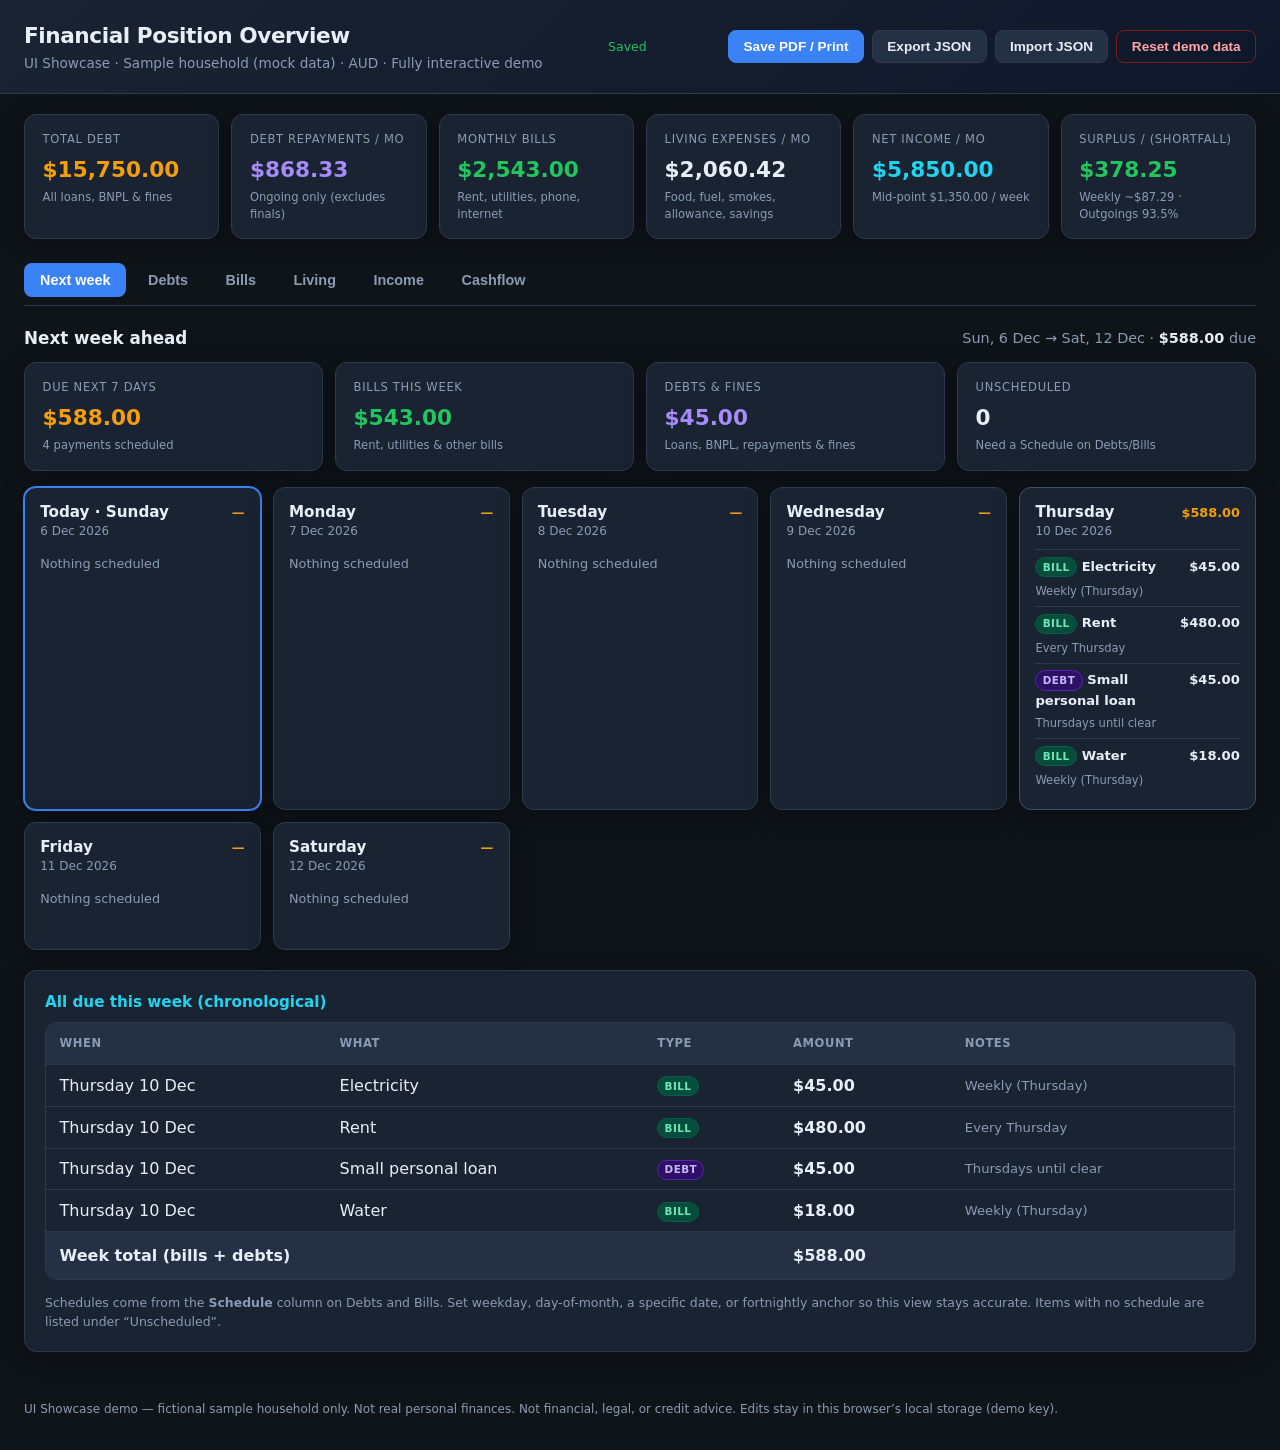
==== financial-tracker.html @ 02181022 "Publish AI skills portfolio and financial tracker UI showcase." ====
<!DOCTYPE html>
<html lang="en">
<head>
  <meta charset="UTF-8" />
  <meta name="viewport" content="width=device-width, initial-scale=1" />
  <title>Financial Tracker UI Showcase — Demo Data</title>
  <style>
    :root {
      --bg: #0f1419;
      --surface: #1a2332;
      --surface2: #243044;
      --border: #2d3a4f;
      --text: #e8eef6;
      --muted: #8b9bb4;
      --accent: #3b82f6;
      --accent-hover: #2563eb;
      --green: #22c55e;
      --red: #ef4444;
      --amber: #f59e0b;
      --purple: #a78bfa;
      --cyan: #22d3ee;
      --radius: 12px;
      --shadow: 0 4px 24px rgba(0,0,0,.35);
      font-family: "Segoe UI", system-ui, -apple-system, sans-serif;
    }

    * { box-sizing: border-box; margin: 0; padding: 0; }

    body {
      background: var(--bg);
      color: var(--text);
      min-height: 100vh;
      line-height: 1.45;
    }

    header {
      background: linear-gradient(135deg, #1a2332 0%, #0f172a 100%);
      border-bottom: 1px solid var(--border);
      padding: 1.25rem 1.5rem;
      position: sticky;
      top: 0;
      z-index: 50;
      backdrop-filter: blur(8px);
    }

    .header-inner {
      max-width: 1280px;
      margin: 0 auto;
      display: flex;
      flex-wrap: wrap;
      align-items: center;
      justify-content: space-between;
      gap: 1rem;
    }

    header h1 {
      font-size: 1.35rem;
      font-weight: 700;
      letter-spacing: -0.02em;
    }

    header .sub {
      color: var(--muted);
      font-size: 0.85rem;
      margin-top: 0.15rem;
    }

    .header-actions {
      display: flex;
      flex-wrap: wrap;
      gap: 0.5rem;
      align-items: center;
    }

    .btn {
      appearance: none;
      border: 1px solid var(--border);
      background: var(--surface2);
      color: var(--text);
      padding: 0.5rem 0.9rem;
      border-radius: 8px;
      font-size: 0.85rem;
      font-weight: 600;
      cursor: pointer;
      transition: background .15s, border-color .15s, transform .1s;
    }

    .btn:hover { background: #2e3d56; border-color: #3d4f6a; }
    .btn:active { transform: scale(0.98); }
    .btn-primary {
      background: var(--accent);
      border-color: var(--accent);
      color: #fff;
    }
    .btn-primary:hover { background: var(--accent-hover); border-color: var(--accent-hover); }
    .btn-danger {
      background: transparent;
      border-color: #7f1d1d;
      color: #fca5a5;
    }
    .btn-danger:hover { background: #7f1d1d33; }
    .btn-sm { padding: 0.3rem 0.55rem; font-size: 0.78rem; }
    .btn-icon {
      width: 2rem;
      height: 2rem;
      padding: 0;
      display: inline-flex;
      align-items: center;
      justify-content: center;
      border-radius: 6px;
    }

    .save-status {
      font-size: 0.78rem;
      color: var(--muted);
      min-width: 7rem;
    }
    .save-status.saved { color: var(--green); }
    .save-status.dirty { color: var(--amber); }

    main {
      max-width: 1280px;
      margin: 0 auto;
      padding: 1.25rem 1.5rem 3rem;
    }

    /* Snapshot cards */
    .snapshot {
      display: grid;
      grid-template-columns: repeat(auto-fit, minmax(160px, 1fr));
      gap: 0.75rem;
      margin-bottom: 1.5rem;
    }

    .card-metric {
      background: var(--surface);
      border: 1px solid var(--border);
      border-radius: var(--radius);
      padding: 1rem 1.1rem;
      box-shadow: var(--shadow);
    }

    .card-metric .label {
      font-size: 0.72rem;
      text-transform: uppercase;
      letter-spacing: 0.06em;
      color: var(--muted);
      margin-bottom: 0.35rem;
    }

    .card-metric .value {
      font-size: 1.35rem;
      font-weight: 700;
      font-variant-numeric: tabular-nums;
    }

    .card-metric .note {
      font-size: 0.72rem;
      color: var(--muted);
      margin-top: 0.25rem;
    }

    .value.neg { color: var(--red); }
    .value.pos { color: var(--green); }
    .value.amber { color: var(--amber); }
    .value.cyan { color: var(--cyan); }
    .value.purple { color: var(--purple); }

    /* Tabs */
    .tabs {
      display: flex;
      gap: 0.35rem;
      flex-wrap: wrap;
      margin-bottom: 1rem;
      border-bottom: 1px solid var(--border);
      padding-bottom: 0.5rem;
    }

    .tab {
      background: transparent;
      border: none;
      color: var(--muted);
      padding: 0.55rem 1rem;
      border-radius: 8px;
      font-size: 0.9rem;
      font-weight: 600;
      cursor: pointer;
      transition: color .15s, background .15s;
    }

    .tab:hover { color: var(--text); background: var(--surface); }
    .tab.active {
      color: #fff;
      background: var(--accent);
    }

    .panel { display: none; }
    .panel.active { display: block; }

    .section-head {
      display: flex;
      flex-wrap: wrap;
      align-items: center;
      justify-content: space-between;
      gap: 0.75rem;
      margin: 1.25rem 0 0.75rem;
    }

    .section-head h2 {
      font-size: 1.05rem;
      font-weight: 700;
    }

    .section-head .subtotal {
      font-size: 0.9rem;
      color: var(--muted);
    }

    .section-head .subtotal strong {
      color: var(--text);
      font-variant-numeric: tabular-nums;
    }

    .table-wrap {
      background: var(--surface);
      border: 1px solid var(--border);
      border-radius: var(--radius);
      overflow-x: auto;
      box-shadow: var(--shadow);
    }

    table {
      width: 100%;
      border-collapse: collapse;
      min-width: 720px;
    }

    th {
      text-align: left;
      font-size: 0.72rem;
      text-transform: uppercase;
      letter-spacing: 0.05em;
      color: var(--muted);
      padding: 0.75rem 0.85rem;
      border-bottom: 1px solid var(--border);
      background: var(--surface2);
      white-space: nowrap;
      position: sticky;
      top: 0;
    }

    td {
      padding: 0.35rem 0.5rem;
      border-bottom: 1px solid var(--border);
      vertical-align: middle;
    }

    tr:last-child td { border-bottom: none; }
    tr:hover td { background: rgba(59, 130, 246, 0.04); }

    .drag-cell {
      width: 2rem;
      text-align: center;
      vertical-align: middle;
      user-select: none;
    }

    .drag-handle {
      display: inline-flex;
      align-items: center;
      justify-content: center;
      width: 1.6rem;
      height: 1.6rem;
      border-radius: 6px;
      color: var(--muted);
      cursor: grab;
      font-size: 1rem;
      line-height: 1;
      letter-spacing: -0.08em;
      user-select: none;
      touch-action: none;
    }

    .drag-handle:hover {
      color: var(--text);
      background: var(--surface2);
    }

    .drag-handle:active { cursor: grabbing; }

    tr.dragging {
      opacity: 0.45;
    }

    tr.dragging td {
      background: rgba(59, 130, 246, 0.08) !important;
    }

    tr.drag-over-above td {
      box-shadow: inset 0 2px 0 0 var(--accent);
    }

    tr.drag-over-below td {
      box-shadow: inset 0 -2px 0 0 var(--accent);
    }

    tbody.drag-active tr:not(.dragging):hover td {
      background: transparent;
    }

    tfoot td {
      background: var(--surface2);
      font-weight: 700;
      border-top: 1px solid var(--border);
      padding: 0.75rem 0.85rem;
    }

    input, select, textarea {
      width: 100%;
      background: var(--bg);
      border: 1px solid var(--border);
      color: var(--text);
      border-radius: 6px;
      padding: 0.4rem 0.55rem;
      font-size: 0.875rem;
      font-family: inherit;
    }

    input:focus, select:focus, textarea:focus {
      outline: none;
      border-color: var(--accent);
      box-shadow: 0 0 0 2px rgba(59, 130, 246, 0.25);
    }

    input[type="number"] {
      font-variant-numeric: tabular-nums;
      text-align: right;
    }

    .money-cell { min-width: 6.5rem; }
    .freq-cell { min-width: 7.5rem; }
    .name-cell { min-width: 9rem; }
    .notes-cell { min-width: 10rem; }
    .actions-cell {
      width: 2.5rem;
      text-align: center;
      white-space: nowrap;
    }

    .badge {
      display: inline-block;
      font-size: 0.68rem;
      font-weight: 700;
      text-transform: uppercase;
      letter-spacing: 0.04em;
      padding: 0.15rem 0.45rem;
      border-radius: 999px;
      background: var(--surface2);
      color: var(--muted);
      border: 1px solid var(--border);
    }

    .badge.bank { color: #93c5fd; border-color: #1e40af; background: #1e3a5f; }
    .badge.bnpl { color: #fcd34d; border-color: #92400e; background: #422006; }
    .badge.loan { color: #c4b5fd; border-color: #5b21b6; background: #2e1065; }
    .badge.fine { color: #fca5a5; border-color: #991b1b; background: #450a0a; }
    .badge.bill { color: #6ee7b7; border-color: #065f46; background: #064e3b; }
    .badge.living { color: #fda4af; border-color: #9f1239; background: #4c0519; }
    .badge.income { color: #67e8f9; border-color: #155e75; background: #083344; }

    .empty {
      text-align: center;
      color: var(--muted);
      padding: 2rem;
      font-size: 0.9rem;
    }

    .income-grid {
      display: grid;
      grid-template-columns: 1fr 1fr;
      gap: 1rem;
    }

    @media (max-width: 800px) {
      .income-grid { grid-template-columns: 1fr; }
    }

    .form-card {
      background: var(--surface);
      border: 1px solid var(--border);
      border-radius: var(--radius);
      padding: 1.25rem;
      box-shadow: var(--shadow);
    }

    .form-card h3 {
      font-size: 0.95rem;
      margin-bottom: 1rem;
      color: var(--cyan);
    }

    .form-row {
      display: grid;
      grid-template-columns: 1fr 1fr;
      gap: 0.75rem;
      margin-bottom: 0.75rem;
    }

    .form-row.full { grid-template-columns: 1fr; }

    .field label {
      display: block;
      font-size: 0.72rem;
      text-transform: uppercase;
      letter-spacing: 0.04em;
      color: var(--muted);
      margin-bottom: 0.3rem;
    }

    .hint {
      font-size: 0.78rem;
      color: var(--muted);
      margin-top: 0.75rem;
      line-height: 1.5;
    }

    .cashflow-bars {
      display: flex;
      flex-direction: column;
      gap: 0.65rem;
      margin-top: 0.5rem;
    }

    .bar-row {
      display: grid;
      grid-template-columns: 9rem 1fr 5.5rem;
      gap: 0.75rem;
      align-items: center;
      font-size: 0.85rem;
    }

    .bar-track {
      height: 0.65rem;
      background: var(--bg);
      border-radius: 999px;
      overflow: hidden;
      border: 1px solid var(--border);
    }

    .bar-fill {
      height: 100%;
      border-radius: 999px;
      transition: width .35s ease;
    }

    .bar-fill.income { background: var(--cyan); }
    .bar-fill.debt { background: var(--purple); }
    .bar-fill.bills { background: var(--green); }
    .bar-fill.living { background: var(--amber); }
    .bar-fill.out { background: var(--red); }

    .bar-amt {
      text-align: right;
      font-variant-numeric: tabular-nums;
      font-weight: 600;
    }

    footer {
      max-width: 1280px;
      margin: 0 auto;
      padding: 0 1.5rem 2rem;
      color: var(--muted);
      font-size: 0.75rem;
      line-height: 1.5;
    }

    .toast {
      position: fixed;
      bottom: 1.5rem;
      right: 1.5rem;
      background: var(--surface2);
      border: 1px solid var(--border);
      color: var(--text);
      padding: 0.75rem 1.1rem;
      border-radius: 10px;
      box-shadow: var(--shadow);
      font-size: 0.875rem;
      opacity: 0;
      transform: translateY(12px);
      transition: opacity .2s, transform .2s;
      pointer-events: none;
      z-index: 100;
    }

    .toast.show {
      opacity: 1;
      transform: translateY(0);
    }

    .group-label {
      font-size: 0.7rem;
      text-transform: uppercase;
      letter-spacing: 0.08em;
      color: var(--muted);
      padding: 0.65rem 0.85rem 0.35rem;
      background: rgba(0,0,0,.2);
      border-bottom: 1px solid var(--border);
    }

    .print-only { display: none; }

    /* Next week ahead */
    .week-summary {
      display: grid;
      grid-template-columns: repeat(auto-fit, minmax(140px, 1fr));
      gap: 0.75rem;
      margin-bottom: 1rem;
    }

    .week-days {
      display: grid;
      grid-template-columns: repeat(auto-fit, minmax(200px, 1fr));
      gap: 0.75rem;
    }

    .day-card {
      background: var(--surface);
      border: 1px solid var(--border);
      border-radius: var(--radius);
      padding: 0.85rem 0.95rem;
      box-shadow: var(--shadow);
      min-height: 8rem;
    }

    .day-card.today {
      border-color: var(--accent);
      box-shadow: 0 0 0 1px var(--accent), var(--shadow);
    }

    .day-card.has-due {
      border-color: #3d4f6a;
    }

    .day-card .day-head {
      display: flex;
      justify-content: space-between;
      align-items: baseline;
      margin-bottom: 0.55rem;
      gap: 0.5rem;
    }

    .day-card .day-name {
      font-weight: 700;
      font-size: 0.95rem;
    }

    .day-card .day-date {
      font-size: 0.75rem;
      color: var(--muted);
    }

    .day-card .day-total {
      font-size: 0.8rem;
      font-weight: 700;
      font-variant-numeric: tabular-nums;
      color: var(--amber);
    }

    .day-item {
      display: grid;
      grid-template-columns: 1fr auto;
      gap: 0.35rem 0.5rem;
      padding: 0.4rem 0;
      border-top: 1px solid var(--border);
      font-size: 0.82rem;
    }

    .day-item:first-of-type { border-top: none; }

    .day-item .item-name {
      font-weight: 600;
    }

    .day-item .item-meta {
      grid-column: 1 / -1;
      font-size: 0.72rem;
      color: var(--muted);
    }

    .day-item .item-amt {
      font-variant-numeric: tabular-nums;
      font-weight: 700;
      white-space: nowrap;
    }

    .day-empty {
      color: var(--muted);
      font-size: 0.8rem;
      padding: 0.35rem 0;
    }

    .kind-pill {
      display: inline-block;
      font-size: 0.65rem;
      font-weight: 700;
      text-transform: uppercase;
      letter-spacing: 0.04em;
      padding: 0.1rem 0.4rem;
      border-radius: 999px;
      margin-right: 0.3rem;
      vertical-align: middle;
    }

    .kind-pill.debt {
      background: #2e1065;
      color: #c4b5fd;
      border: 1px solid #5b21b6;
    }

    .kind-pill.bill {
      background: #064e3b;
      color: #6ee7b7;
      border: 1px solid #065f46;
    }

    .kind-pill.fine {
      background: #450a0a;
      color: #fca5a5;
      border: 1px solid #991b1b;
    }

    .sched-cell { min-width: 11rem; }
    .sched-wrap {
      display: flex;
      flex-direction: column;
      gap: 0.3rem;
    }
    .sched-wrap select,
    .sched-wrap input {
      font-size: 0.8rem;
    }

    .week-list-wrap {
      margin-top: 1.25rem;
    }

    .week-list-wrap h3 {
      font-size: 0.95rem;
      margin-bottom: 0.6rem;
    }

    /* ——— Print / Save as PDF: show every tab ——— */
    @media print {
      @page {
        size: A4;
        margin: 12mm 10mm;
      }

      :root {
        --bg: #ffffff;
        --surface: #ffffff;
        --surface2: #f3f4f6;
        --border: #d1d5db;
        --text: #111827;
        --muted: #4b5563;
        --accent: #1d4ed8;
        --green: #15803d;
        --red: #b91c1c;
        --amber: #b45309;
        --purple: #6d28d9;
        --cyan: #0e7490;
        --shadow: none;
      }

      html, body {
        background: #fff !important;
        color: #111827 !important;
        min-height: auto;
        -webkit-print-color-adjust: exact;
        print-color-adjust: exact;
      }

      .no-print,
      .tabs,
      .header-actions,
      .toast,
      .actions-cell,
      .drag-cell,
      .btn,
      button {
        display: none !important;
      }

      .print-only { display: block !important; }

      header {
        position: static;
        background: none !important;
        border-bottom: 2px solid #111827;
        padding: 0 0 0.75rem;
        margin-bottom: 0.75rem;
      }

      header h1 {
        color: #111827 !important;
        font-size: 1.2rem;
      }

      header .sub {
        color: #4b5563 !important;
      }

      main {
        max-width: none;
        padding: 0;
        margin: 0;
      }

      footer {
        max-width: none;
        padding: 0.75rem 0 0;
        margin-top: 0.75rem;
        border-top: 1px solid #d1d5db;
        color: #6b7280 !important;
      }

      .snapshot {
        break-inside: avoid;
        margin-bottom: 1rem;
        gap: 0.5rem;
      }

      .card-metric {
        box-shadow: none;
        border: 1px solid #d1d5db;
        background: #f9fafb !important;
        padding: 0.55rem 0.7rem;
      }

      .card-metric .value {
        font-size: 1.05rem;
        color: #111827 !important;
      }

      .value.neg { color: #b91c1c !important; }
      .value.pos { color: #15803d !important; }
      .value.amber { color: #b45309 !important; }
      .value.cyan { color: #0e7490 !important; }
      .value.purple { color: #6d28d9 !important; }

      /* Force every tab panel visible */
      .panel {
        display: block !important;
        break-inside: avoid;
        page-break-inside: avoid;
        margin-bottom: 1.1rem;
        padding-bottom: 0.75rem;
        border-bottom: 1px solid #e5e7eb;
      }

      .panel:last-of-type {
        border-bottom: none;
      }

      .section-head {
        margin: 0.5rem 0 0.4rem;
      }

      .section-head h2 {
        color: #111827 !important;
        font-size: 1rem;
      }

      .section-head .subtotal {
        color: #4b5563 !important;
      }

      .section-head .subtotal strong {
        color: #111827 !important;
      }

      .table-wrap {
        box-shadow: none;
        border: 1px solid #d1d5db;
        overflow: visible;
        background: #fff !important;
      }

      table {
        min-width: 0 !important;
        width: 100%;
        font-size: 0.78rem;
      }

      th {
        background: #f3f4f6 !important;
        color: #374151 !important;
        padding: 0.4rem 0.45rem;
        border-bottom: 1px solid #d1d5db;
      }

      td {
        padding: 0.2rem 0.25rem;
        border-bottom: 1px solid #e5e7eb;
        background: #fff !important;
      }

      tr:hover td { background: #fff !important; }

      tfoot td {
        background: #f3f4f6 !important;
        color: #111827 !important;
      }

      /* Form controls → clean printed values */
      input, select, textarea {
        border: none !important;
        background: transparent !important;
        box-shadow: none !important;
        color: #111827 !important;
        padding: 0.15rem 0.2rem !important;
        font-size: 0.78rem !important;
        border-radius: 0;
        -webkit-appearance: none;
        appearance: none;
      }

      input[type="number"] {
        text-align: right;
      }

      textarea {
        resize: none;
        overflow: visible !important;
        height: auto !important;
      }

      .form-card {
        box-shadow: none;
        border: 1px solid #d1d5db;
        background: #fff !important;
        break-inside: avoid;
      }

      .form-card h3 {
        color: #0e7490 !important;
      }

      .field label {
        color: #6b7280 !important;
      }

      .hint {
        color: #6b7280 !important;
      }

      .income-grid {
        grid-template-columns: 1fr 1fr;
        gap: 0.75rem;
      }

      .bar-track {
        border: 1px solid #d1d5db;
        background: #f3f4f6 !important;
      }

      .bar-fill.income { background: #0891b2 !important; }
      .bar-fill.debt { background: #7c3aed !important; }
      .bar-fill.bills { background: #16a34a !important; }
      .bar-fill.living { background: #d97706 !important; }
      .bar-fill.out { background: #dc2626 !important; }

      .print-meta {
        font-size: 0.75rem;
        color: #6b7280;
        margin-top: 0.25rem;
      }

      .day-card {
        box-shadow: none;
        border: 1px solid #d1d5db;
        background: #fff !important;
        break-inside: avoid;
        min-height: auto;
      }

      .day-card.today {
        border-color: #1d4ed8;
        box-shadow: none;
      }

      .week-days {
        grid-template-columns: repeat(2, 1fr);
      }

      .kind-pill.debt {
        background: #ede9fe !important;
        color: #5b21b6 !important;
        border-color: #c4b5fd !important;
      }

      .kind-pill.bill {
        background: #d1fae5 !important;
        color: #065f46 !important;
        border-color: #6ee7b7 !important;
      }

      .kind-pill.fine {
        background: #fee2e2 !important;
        color: #991b1b !important;
        border-color: #fca5a5 !important;
      }
    }
  </style>
</head>
<body>
  <header>
    <div class="header-inner">
      <div>
        <h1>Financial Position Overview</h1>
        <div class="sub">UI Showcase · Sample household (mock data) · AUD · Fully interactive demo</div>
      </div>
      <div class="header-actions no-print">
        <span class="save-status" id="saveStatus">Saved</span>
        <button class="btn btn-primary" type="button" id="btnPrint" title="Print or save as PDF (all sections)">Save PDF / Print</button>
        <button class="btn" type="button" id="btnExport">Export JSON</button>
        <button class="btn" type="button" id="btnImport">Import JSON</button>
        <button class="btn btn-danger" type="button" id="btnReset">Reset demo data</button>
        <input type="file" id="importFile" accept="application/json,.json" hidden />
      </div>
      <div class="print-only print-meta" id="printMeta"></div>
    </div>
  </header>

  <main>
    <section class="snapshot" id="snapshot"></section>

    <nav class="tabs" role="tablist">
      <button class="tab active" data-tab="week" type="button">Next week</button>
      <button class="tab" data-tab="debts" type="button">Debts</button>
      <button class="tab" data-tab="bills" type="button">Bills</button>
      <button class="tab" data-tab="living" type="button">Living</button>
      <button class="tab" data-tab="income" type="button">Income</button>
      <button class="tab" data-tab="cashflow" type="button">Cashflow</button>
    </nav>

    <!-- NEXT WEEK AHEAD -->
    <section class="panel active" id="panel-week">
      <div class="section-head">
        <h2>Next week ahead</h2>
        <span class="subtotal" id="weekRangeLabel">Bills &amp; debts due in the next 7 days</span>
      </div>
      <div class="week-summary" id="weekSummary"></div>
      <div class="week-days" id="weekDays"></div>
      <div class="week-list-wrap form-card" style="margin-top:1.25rem">
        <h3>All due this week (chronological)</h3>
        <div class="table-wrap" style="box-shadow:none;margin-top:.5rem">
          <table style="min-width:560px">
            <thead>
              <tr>
                <th>When</th>
                <th>What</th>
                <th>Type</th>
                <th>Amount</th>
                <th>Notes</th>
              </tr>
            </thead>
            <tbody id="weekListBody"></tbody>
            <tfoot>
              <tr>
                <td colspan="3">Week total (bills + debts)</td>
                <td id="weekListTotal">$0.00</td>
                <td></td>
              </tr>
            </tfoot>
          </table>
        </div>
        <p class="hint" style="margin-top:.85rem">
          Schedules come from the <strong>Schedule</strong> column on Debts and Bills.
          Set weekday, day-of-month, a specific date, or fortnightly anchor so this view stays accurate.
          Items with no schedule are listed under “Unscheduled”.
        </p>
      </div>
    </section>

    <!-- DEBTS -->
    <section class="panel" id="panel-debts">
      <div class="section-head">
        <h2>Debts, loans &amp; fines</h2>
        <div style="display:flex;gap:.5rem;align-items:center;flex-wrap:wrap">
          <span class="subtotal">Balance <strong id="debtBalanceTotal">$0</strong> · Monthly repayments <strong id="debtRepayTotal">$0</strong></span>
          <button class="btn btn-primary btn-sm" type="button" id="addDebt">+ Add debt</button>
        </div>
      </div>
      <div class="table-wrap">
        <table>
          <thead>
            <tr>
              <th class="drag-cell" title="Drag rows to reorder"></th>
              <th>Name</th>
              <th>Category</th>
              <th>Balance</th>
              <th>Repayment</th>
              <th>Frequency</th>
              <th>Schedule</th>
              <th>Due / notes</th>
              <th></th>
            </tr>
          </thead>
          <tbody id="debtsBody"></tbody>
          <tfoot>
            <tr>
              <td class="drag-cell"></td>
              <td colspan="2">Total outstanding</td>
              <td id="debtFootBalance" class="money-cell">$0.00</td>
              <td id="debtFootMonthly" class="money-cell">$0.00 <span style="font-weight:500;color:var(--muted);font-size:.75rem">/mo</span></td>
              <td colspan="4"></td>
            </tr>
          </tfoot>
        </table>
      </div>
    </section>

    <!-- BILLS -->
    <section class="panel" id="panel-bills">
      <div class="section-head">
        <h2>Recurring bills</h2>
        <div style="display:flex;gap:.5rem;align-items:center;flex-wrap:wrap">
          <span class="subtotal">Monthly total <strong id="billsMonthlyTotal">$0</strong></span>
          <button class="btn btn-primary btn-sm" type="button" id="addBill">+ Add bill</button>
        </div>
      </div>
      <div class="table-wrap">
        <table>
          <thead>
            <tr>
              <th class="drag-cell" title="Drag rows to reorder"></th>
              <th>Bill</th>
              <th>Provider</th>
              <th>Amount</th>
              <th>Frequency</th>
              <th>Monthly equiv.</th>
              <th>Schedule</th>
              <th>Due / notes</th>
              <th></th>
            </tr>
          </thead>
          <tbody id="billsBody"></tbody>
          <tfoot>
            <tr>
              <td class="drag-cell"></td>
              <td colspan="4">Total monthly bills</td>
              <td id="billsFootMonthly">$0.00</td>
              <td colspan="3"></td>
            </tr>
          </tfoot>
        </table>
      </div>
    </section>

    <!-- LIVING -->
    <section class="panel" id="panel-living">
      <div class="section-head">
        <h2>Living expenses</h2>
        <div style="display:flex;gap:.5rem;align-items:center;flex-wrap:wrap">
          <span class="subtotal">Monthly total <strong id="livingMonthlyTotal">$0</strong></span>
          <button class="btn btn-primary btn-sm" type="button" id="addLiving">+ Add expense</button>
        </div>
      </div>
      <div class="table-wrap">
        <table>
          <thead>
            <tr>
              <th class="drag-cell" title="Drag rows to reorder"></th>
              <th>Expense</th>
              <th>Amount</th>
              <th>Frequency</th>
              <th>Monthly equiv.</th>
              <th>Notes</th>
              <th></th>
            </tr>
          </thead>
          <tbody id="livingBody"></tbody>
          <tfoot>
            <tr>
              <td class="drag-cell"></td>
              <td colspan="3">Total monthly living</td>
              <td id="livingFootMonthly">$0.00</td>
              <td colspan="2"></td>
            </tr>
          </tfoot>
        </table>
      </div>
    </section>

    <!-- INCOME -->
    <section class="panel" id="panel-income">
      <div class="section-head">
        <h2>Income — Sample employer</h2>
      </div>
      <div class="income-grid">
        <div class="form-card">
          <h3>Pay settings</h3>
          <div class="form-row">
            <div class="field">
              <label for="employer">Employer</label>
              <input id="employer" type="text" />
            </div>
            <div class="field">
              <label for="payDay">Pay day</label>
              <input id="payDay" type="text" />
            </div>
          </div>
          <div class="form-row">
            <div class="field">
              <label for="hourlyRate">Hourly rate (AUD)</label>
              <input id="hourlyRate" type="number" min="0" step="0.01" />
            </div>
            <div class="field">
              <label for="ordinaryHours">Ordinary hours / week</label>
              <input id="ordinaryHours" type="number" min="0" step="0.5" />
            </div>
          </div>
          <div class="form-row">
            <div class="field">
              <label for="weeklyMid">Planning weekly net (mid-point)</label>
              <input id="weeklyMid" type="number" min="0" step="0.01" />
            </div>
            <div class="field">
              <label for="weeklyLow">5-day low estimate</label>
              <input id="weeklyLow" type="number" min="0" step="0.01" />
            </div>
          </div>
          <div class="form-row">
            <div class="field">
              <label for="weeklyHigh">5-day high estimate</label>
              <input id="weeklyHigh" type="number" min="0" step="0.01" />
            </div>
            <div class="field">
              <label for="sixDayLow">6-day low estimate</label>
              <input id="sixDayLow" type="number" min="0" step="0.01" />
            </div>
          </div>
          <div class="form-row">
            <div class="field">
              <label for="sixDayHigh">6-day high estimate</label>
              <input id="sixDayHigh" type="number" min="0" step="0.01" />
            </div>
            <div class="field">
              <label for="otMultiplier">OT multiplier</label>
              <input id="otMultiplier" type="number" min="1" step="0.1" />
            </div>
          </div>
          <div class="form-row full">
            <div class="field">
              <label for="incomeNotes">Notes</label>
              <textarea id="incomeNotes" rows="3"></textarea>
            </div>
          </div>
          <p class="hint">Monthly net is calculated as weekly mid-point × 52 ÷ 12. Change the weekly mid-point to replan the whole snapshot.</p>
        </div>

        <div class="form-card">
          <h3>Derived income</h3>
          <div class="snapshot" style="margin:0">
            <div class="card-metric">
              <div class="label">Monthly net (planning)</div>
              <div class="value cyan" id="incomeMonthly">$0</div>
              <div class="note">Weekly mid × 52 ÷ 12</div>
            </div>
            <div class="card-metric">
              <div class="label">Weekly mid-point</div>
              <div class="value" id="incomeWeekly">$0</div>
              <div class="note">Used for surplus / shortfall</div>
            </div>
            <div class="card-metric">
              <div class="label">5-day range</div>
              <div class="value" id="income5Day" style="font-size:1.05rem">—</div>
              <div class="note">Typical week</div>
            </div>
            <div class="card-metric">
              <div class="label">6-day range</div>
              <div class="value" id="income6Day" style="font-size:1.05rem">—</div>
              <div class="note">Extra buffer weeks</div>
            </div>
          </div>
          <p class="hint" id="incomeHint" style="margin-top:1rem"></p>
        </div>
      </div>
    </section>

    <!-- CASHFLOW -->
    <section class="panel" id="panel-cashflow">
      <div class="section-head">
        <h2>Monthly cashflow summary</h2>
      </div>
      <div class="form-card">
        <div class="cashflow-bars" id="cashflowBars"></div>
        <p class="hint" id="cashflowHint" style="margin-top:1.25rem"></p>
      </div>
    </section>
  </main>

  <footer>
    UI Showcase demo — fictional sample household only. Not real personal finances.
    Not financial, legal, or credit advice. Edits stay in this browser’s local storage (demo key).
  </footer>

  <div class="toast" id="toast"></div>

  <script>
    const STORAGE_KEY = "financial-tracker-ui-showcase-demo-v1";
    const FREQ_OPTIONS = ["Daily", "Weekly", "Fortnightly", "Monthly", "Final", "One-off"];
    const DEBT_CATS = [
      { value: "bank", label: "Bank / card" },
      { value: "bnpl", label: "BNPL" },
      { value: "loan", label: "Small loan" },
      { value: "fine", label: "Fine" },
    ];
    const DUE_TYPES = [
      { value: "none", label: "Not set" },
      { value: "weekday", label: "Weekly on…" },
      { value: "monthday", label: "Monthly on…" },
      { value: "date", label: "On date…" },
      { value: "fortnightly", label: "Fortnightly from…" },
    ];
    const WEEKDAYS = [
      { value: "0", label: "Sunday" },
      { value: "1", label: "Monday" },
      { value: "2", label: "Tuesday" },
      { value: "3", label: "Wednesday" },
      { value: "4", label: "Thursday" },
      { value: "5", label: "Friday" },
      { value: "6", label: "Saturday" },
    ];

    /** Convert payment amount + frequency → monthly equivalent */
    function toMonthly(amount, frequency) {
      const a = Number(amount) || 0;
      switch (frequency) {
        case "Daily": return a * (365.25 / 12);
        case "Weekly": return a * (52 / 12);
        case "Fortnightly": return a * (26 / 12);
        case "Monthly": return a;
        case "Final":
        case "One-off":
          return 0; // not ongoing
        default: return a;
      }
    }

    function money(n) {
      const v = Number(n) || 0;
      const abs = Math.abs(v).toLocaleString("en-AU", {
        style: "currency",
        currency: "AUD",
        minimumFractionDigits: 2,
      });
      return v < 0 ? `(${abs})` : abs;
    }

    function uid() {
      return "id_" + Math.random().toString(36).slice(2, 10) + Date.now().toString(36);
    }

    function startOfDay(d) {
      const x = new Date(d);
      x.setHours(0, 0, 0, 0);
      return x;
    }

    function toISODate(d) {
      const x = startOfDay(d);
      const y = x.getFullYear();
      const m = String(x.getMonth() + 1).padStart(2, "0");
      const day = String(x.getDate()).padStart(2, "0");
      return `${y}-${m}-${day}`;
    }

    function parseISODate(s) {
      if (!s) return null;
      const m = String(s).match(/^(\d{4})-(\d{2})-(\d{2})$/);
      if (!m) return null;
      const d = new Date(Number(m[1]), Number(m[2]) - 1, Number(m[3]));
      return Number.isNaN(d.getTime()) ? null : startOfDay(d);
    }

    function daysInMonth(year, monthIndex) {
      return new Date(year, monthIndex + 1, 0).getDate();
    }

    function formatDayLabel(d) {
      return d.toLocaleDateString("en-AU", {
        weekday: "long",
        day: "numeric",
        month: "short",
      });
    }

    function formatShortDate(d) {
      return d.toLocaleDateString("en-AU", {
        weekday: "short",
        day: "numeric",
        month: "short",
      });
    }

    /** Ensure schedule fields exist; infer from notes when missing */
    function ensureSchedule(row) {
      if (!row.dueType) {
        const inferred = inferSchedule(row);
        Object.assign(row, inferred);
      }
      if (row.dueWeekday == null) row.dueWeekday = 4;
      if (row.dueMonthDay == null) row.dueMonthDay = 1;
      if (row.dueDate == null) row.dueDate = "";
      if (row.anchorDate == null) row.anchorDate = "";
      return row;
    }

    function inferSchedule(row) {
      const notes = String(row.notes || "");
      const name = String(row.name || "");
      const text = `${name} ${notes}`.toLowerCase();

      // Explicit AU dates DD/MM/YYYY
      const dateMatch = notes.match(/(\d{1,2})\/(\d{1,2})\/(\d{4})/);
      if (dateMatch && (row.frequency === "Final" || row.frequency === "One-off" || /due|final|approx/i.test(notes))) {
        const dd = dateMatch[1].padStart(2, "0");
        const mm = dateMatch[2].padStart(2, "0");
        const yyyy = dateMatch[3];
        return { dueType: "date", dueDate: `${yyyy}-${mm}-${dd}`, dueWeekday: 4, dueMonthDay: 1, anchorDate: "" };
      }

      // "3rd each month" / "27th each month" / "31st"
      const monthDay = notes.match(/\b(\d{1,2})(?:st|nd|rd|th)?\s*(?:each|every)?\s*month/i)
        || notes.match(/due\s+(\d{1,2})(?:st|nd|rd|th)?/i);
      if (monthDay && (row.frequency === "Monthly" || /month/i.test(notes))) {
        return {
          dueType: "monthday",
          dueMonthDay: Math.min(31, Math.max(1, Number(monthDay[1]))),
          dueWeekday: 4,
          dueDate: "",
          anchorDate: "",
        };
      }

      // Weekdays
      const wdMap = {
        sunday: 0, monday: 1, tuesday: 2, wednesday: 3,
        thursday: 4, friday: 5, saturday: 6,
      };
      for (const [word, num] of Object.entries(wdMap)) {
        if (text.includes(word)) {
          if (row.frequency === "Fortnightly" || text.includes("fortnight")) {
            // Prefer a known next date if present
            let anchor = "";
            if (dateMatch) {
              const dd = dateMatch[1].padStart(2, "0");
              const mm = dateMatch[2].padStart(2, "0");
              const yyyy = dateMatch[3];
              anchor = `${yyyy}-${mm}-${dd}`;
            }
            return {
              dueType: "fortnightly",
              dueWeekday: num,
              dueMonthDay: 1,
              dueDate: "",
              anchorDate: anchor || "",
            };
          }
          return {
            dueType: "weekday",
            dueWeekday: num,
            dueMonthDay: 1,
            dueDate: "",
            anchorDate: "",
          };
        }
      }

      // Frequency fallbacks
      if (row.frequency === "Weekly") {
        return { dueType: "weekday", dueWeekday: 4, dueMonthDay: 1, dueDate: "", anchorDate: "" };
      }
      if (row.frequency === "Fortnightly") {
        return { dueType: "fortnightly", dueWeekday: 5, dueMonthDay: 1, dueDate: "", anchorDate: "" };
      }
      if (row.frequency === "Monthly") {
        return { dueType: "monthday", dueWeekday: 4, dueMonthDay: 1, dueDate: "", anchorDate: "" };
      }
      if (row.frequency === "Daily") {
        return { dueType: "none", dueWeekday: 4, dueMonthDay: 1, dueDate: "", anchorDate: "" };
      }

      return { dueType: "none", dueWeekday: 4, dueMonthDay: 1, dueDate: "", anchorDate: "" };
    }

    /**
     * Return list of Date objects in [from, to] inclusive where this item is due.
     */
    function occurrencesInRange(row, from, to) {
      ensureSchedule(row);
      const hits = [];
      const fromD = startOfDay(from);
      const toD = startOfDay(to);

      if (row.dueType === "date") {
        const d = parseISODate(row.dueDate);
        if (d && d >= fromD && d <= toD) hits.push(d);
        return hits;
      }

      if (row.dueType === "weekday") {
        const wd = Number(row.dueWeekday);
        for (let t = new Date(fromD); t <= toD; t.setDate(t.getDate() + 1)) {
          if (t.getDay() === wd) hits.push(startOfDay(t));
        }
        return hits;
      }

      if (row.dueType === "monthday") {
        const md = Math.min(31, Math.max(1, Number(row.dueMonthDay) || 1));
        // Check months that the range may span
        const cursor = new Date(fromD.getFullYear(), fromD.getMonth(), 1);
        const endMonth = new Date(toD.getFullYear(), toD.getMonth(), 1);
        while (cursor <= endMonth) {
          const dim = daysInMonth(cursor.getFullYear(), cursor.getMonth());
          const day = Math.min(md, dim);
          const d = startOfDay(new Date(cursor.getFullYear(), cursor.getMonth(), day));
          if (d >= fromD && d <= toD) hits.push(d);
          cursor.setMonth(cursor.getMonth() + 1);
        }
        return hits;
      }

      if (row.dueType === "fortnightly") {
        let anchor = parseISODate(row.anchorDate);
        if (!anchor) {
          // Fall back to next matching weekday from fromD as pseudo-anchor
          const wd = Number(row.dueWeekday);
          anchor = new Date(fromD);
          while (anchor.getDay() !== wd) anchor.setDate(anchor.getDate() + 1);
          anchor = startOfDay(anchor);
        }
        // Walk backwards/forwards in 14-day steps to cover range
        let d = new Date(anchor);
        // step back until before fromD
        while (d > fromD) d.setDate(d.getDate() - 14);
        while (d < fromD) d.setDate(d.getDate() + 14);
        for (; d <= toD; d.setDate(d.getDate() + 14)) {
          hits.push(startOfDay(d));
        }
        return hits;
      }

      return hits;
    }

    function buildWeekAhead() {
      const today = startOfDay(new Date());
      const end = new Date(today);
      end.setDate(end.getDate() + 6);

      const days = [];
      for (let i = 0; i < 7; i++) {
        const d = new Date(today);
        d.setDate(d.getDate() + i);
        days.push({
          date: startOfDay(d),
          iso: toISODate(d),
          items: [],
        });
      }
      const byIso = Object.fromEntries(days.map((x) => [x.iso, x]));

      const allItems = [];
      const unscheduled = [];

      const pushItem = (kind, row, amount, dateObj) => {
        const item = {
          id: row.id,
          kind,
          name: row.name,
          amount: Number(amount) || 0,
          date: dateObj,
          iso: toISODate(dateObj),
          notes: row.notes || "",
          category: row.category || "",
          provider: row.provider || "",
        };
        allItems.push(item);
        if (byIso[item.iso]) byIso[item.iso].items.push(item);
      };

      // Debts
      for (const d of data.debts) {
        ensureSchedule(d);
        const bal = Number(d.balance) || 0;
        // Skip cleared debts
        if (bal <= 0 && d.frequency !== "One-off" && d.frequency !== "Final") continue;

        if (!d.dueType || d.dueType === "none") {
          unscheduled.push({
            kind: d.category === "fine" ? "fine" : "debt",
            name: d.name,
            amount: Number(d.repayment) || 0,
            notes: d.notes || "No schedule set",
            frequency: d.frequency,
          });
          continue;
        }

        const occ = occurrencesInRange(d, today, end);
        const kind = d.category === "fine" ? "fine" : "debt";
        for (const od of occ) {
          // One-off/final: use balance if repayment missing
          const amt = Number(d.repayment) || bal || 0;
          pushItem(kind, d, amt, od);
        }
      }

      // Bills
      for (const b of data.bills) {
        ensureSchedule(b);
        if (!b.dueType || b.dueType === "none") {
          unscheduled.push({
            kind: "bill",
            name: b.name,
            amount: Number(b.amount) || 0,
            notes: b.notes || "No schedule set",
            frequency: b.frequency,
          });
          continue;
        }
        const occ = occurrencesInRange(b, today, end);
        for (const od of occ) {
          pushItem("bill", b, b.amount, od);
        }
      }

      allItems.sort((a, b) => a.iso.localeCompare(b.iso) || a.name.localeCompare(b.name));
      for (const day of days) {
        day.items.sort((a, b) => a.name.localeCompare(b.name));
        day.total = day.items.reduce((s, it) => s + it.amount, 0);
      }

      const weekTotal = allItems.reduce((s, it) => s + it.amount, 0);
      const debtTotal = allItems.filter((i) => i.kind === "debt" || i.kind === "fine").reduce((s, it) => s + it.amount, 0);
      const billTotal = allItems.filter((i) => i.kind === "bill").reduce((s, it) => s + it.amount, 0);

      return { today, end, days, allItems, unscheduled, weekTotal, debtTotal, billTotal };
    }

    function scheduleCellHtml(row) {
      ensureSchedule(row);
      const type = row.dueType || "none";
      let detail = "";
      if (type === "weekday") {
        detail = `<select data-field="dueWeekday">${optionHtml(WEEKDAYS, String(row.dueWeekday))}</select>`;
      } else if (type === "monthday") {
        detail = `<input type="number" min="1" max="31" data-field="dueMonthDay" value="${num(row.dueMonthDay)}" title="Day of month" />`;
      } else if (type === "date") {
        detail = `<input type="date" data-field="dueDate" value="${esc(row.dueDate || "")}" />`;
      } else if (type === "fortnightly") {
        detail = `<input type="date" data-field="anchorDate" value="${esc(row.anchorDate || "")}" title="Anchor / next due date" />
                  <select data-field="dueWeekday" title="Weekday">${optionHtml(WEEKDAYS, String(row.dueWeekday))}</select>`;
      }
      return `
        <div class="sched-wrap">
          <select data-field="dueType">${optionHtml(DUE_TYPES, type)}</select>
          ${detail}
        </div>`;
    }

    const DEFAULT_DATA = {
      meta: {
        name: "Sample Household (Demo)",
        asAt: "2026-08-12",
        currency: "AUD",
        demo: true,
      },
      debts: [
        { id: uid(), name: "Everyday Credit Card", category: "bank", balance: 4200, repayment: 180, frequency: "Monthly", notes: "Due 5th each month", dueType: "monthday", dueMonthDay: 5, dueWeekday: 4, dueDate: "", anchorDate: "" },
        { id: uid(), name: "Car Loan", category: "bank", balance: 9800, repayment: 320, frequency: "Monthly", notes: "Due 1st each month", dueType: "monthday", dueMonthDay: 1, dueWeekday: 4, dueDate: "", anchorDate: "" },
        { id: uid(), name: "Buy Now Pay Later", category: "bnpl", balance: 640, repayment: 80, frequency: "Fortnightly", notes: "Fridays — sample BNPL plan", dueType: "fortnightly", dueWeekday: 5, dueMonthDay: 1, dueDate: "", anchorDate: "2026-08-14" },
        { id: uid(), name: "Small personal loan", category: "loan", balance: 890, repayment: 45, frequency: "Weekly", notes: "Thursdays until clear", dueType: "weekday", dueWeekday: 4, dueMonthDay: 1, dueDate: "", anchorDate: "" },
        { id: uid(), name: "Council fine (sample)", category: "fine", balance: 220, repayment: 220, frequency: "One-off", notes: "Due 20/08/2026", dueType: "date", dueWeekday: 4, dueMonthDay: 1, dueDate: "2026-08-20", anchorDate: "" },
      ],
      bills: [
        { id: uid(), name: "Rent", provider: "Sample Landlord", amount: 480, frequency: "Weekly", notes: "Every Thursday", dueType: "weekday", dueWeekday: 4, dueMonthDay: 1, dueDate: "", anchorDate: "" },
        { id: uid(), name: "Mobile phone", provider: "Demo Telco", amount: 69, frequency: "Monthly", notes: "15th each month", dueType: "monthday", dueMonthDay: 15, dueWeekday: 4, dueDate: "", anchorDate: "" },
        { id: uid(), name: "Home internet", provider: "Demo NBN", amount: 89, frequency: "Monthly", notes: "15th each month", dueType: "monthday", dueMonthDay: 15, dueWeekday: 4, dueDate: "", anchorDate: "" },
        { id: uid(), name: "Electricity", provider: "Demo Power Co", amount: 45, frequency: "Weekly", notes: "Weekly (Thursday)", dueType: "weekday", dueWeekday: 4, dueMonthDay: 1, dueDate: "", anchorDate: "" },
        { id: uid(), name: "Water", provider: "Demo Water", amount: 18, frequency: "Weekly", notes: "Weekly (Thursday)", dueType: "weekday", dueWeekday: 4, dueMonthDay: 1, dueDate: "", anchorDate: "" },
        { id: uid(), name: "Streaming bundle", provider: "Demo Stream", amount: 32, frequency: "Monthly", notes: "1st each month", dueType: "monthday", dueMonthDay: 1, dueWeekday: 4, dueDate: "", anchorDate: "" },
      ],
      living: [
        { id: uid(), name: "Groceries", amount: 140, frequency: "Weekly", notes: "Household food shop" },
        { id: uid(), name: "Fuel / transport", amount: 85, frequency: "Weekly", notes: "" },
        { id: uid(), name: "Health / pharmacy", amount: 35, frequency: "Weekly", notes: "" },
        { id: uid(), name: "Daily spending money", amount: 20, frequency: "Daily", notes: "$20/day buffer" },
        { id: uid(), name: "Savings target", amount: 75, frequency: "Weekly", notes: "Pay yourself first" },
      ],
      income: {
        employer: "Sample Logistics Co",
        payDay: "Thursdays",
        hourlyRate: 32.5,
        ordinaryHours: 38,
        otMultiplier: 1.5,
        weeklyMid: 1350,
        weeklyLow: 1280,
        weeklyHigh: 1420,
        sixDayLow: 1480,
        sixDayHigh: 1550,
        notes: "Demo income only — fictional employer and pay figures for UI showcase.",
      },
    };

    let data = null;
    let dirty = false;
    let saveTimer = null;

    function deepClone(obj) {
      return JSON.parse(JSON.stringify(obj));
    }

    function load() {
      try {
        const raw = localStorage.getItem(STORAGE_KEY);
        if (raw) {
          data = JSON.parse(raw);
          ["debts", "bills", "living"].forEach((k) => {
            (data[k] || []).forEach((row) => {
              if (!row.id) row.id = uid();
            });
          });
          // Migrate schedule fields for older saves
          (data.debts || []).forEach(ensureSchedule);
          (data.bills || []).forEach(ensureSchedule);
          return;
        }
      } catch (e) {
        console.warn("Could not load saved data", e);
      }
      data = deepClone(DEFAULT_DATA);
      data.debts.forEach((r) => (r.id = uid()));
      data.bills.forEach((r) => (r.id = uid()));
      data.living.forEach((r) => (r.id = uid()));
    }

    function markDirty() {
      dirty = true;
      const el = document.getElementById("saveStatus");
      el.textContent = "Unsaved…";
      el.className = "save-status dirty";
      clearTimeout(saveTimer);
      saveTimer = setTimeout(save, 400);
    }

    function save() {
      try {
        localStorage.setItem(STORAGE_KEY, JSON.stringify(data));
        dirty = false;
        const el = document.getElementById("saveStatus");
        el.textContent = "Saved";
        el.className = "save-status saved";
      } catch (e) {
        toast("Save failed — storage may be full");
      }
    }

    function toast(msg) {
      const t = document.getElementById("toast");
      t.textContent = msg;
      t.classList.add("show");
      setTimeout(() => t.classList.remove("show"), 2200);
    }

    function totals() {
      const debtBalance = data.debts.reduce((s, d) => s + (Number(d.balance) || 0), 0);
      const debtMonthly = data.debts.reduce(
        (s, d) => s + toMonthly(d.repayment, d.frequency),
        0
      );
      const billsMonthly = data.bills.reduce(
        (s, b) => s + toMonthly(b.amount, b.frequency),
        0
      );
      const livingMonthly = data.living.reduce(
        (s, e) => s + toMonthly(e.amount, e.frequency),
        0
      );
      const weekly = Number(data.income.weeklyMid) || 0;
      const incomeMonthly = weekly * 52 / 12;
      const outgoings = debtMonthly + billsMonthly + livingMonthly;
      const surplus = incomeMonthly - outgoings;
      return {
        debtBalance,
        debtMonthly,
        billsMonthly,
        livingMonthly,
        incomeMonthly,
        weekly,
        outgoings,
        surplus,
        weeklyOut: outgoings * 12 / 52,
        weeklySurplus: surplus * 12 / 52,
      };
    }

    function renderSnapshot() {
      const t = totals();
      const pct = (part) =>
        t.incomeMonthly ? ((part / t.incomeMonthly) * 100).toFixed(1) + "%" : "—";

      document.getElementById("snapshot").innerHTML = `
        <div class="card-metric">
          <div class="label">Total debt</div>
          <div class="value amber">${money(t.debtBalance)}</div>
          <div class="note">All loans, BNPL &amp; fines</div>
        </div>
        <div class="card-metric">
          <div class="label">Debt repayments / mo</div>
          <div class="value purple">${money(t.debtMonthly)}</div>
          <div class="note">Ongoing only (excludes finals)</div>
        </div>
        <div class="card-metric">
          <div class="label">Monthly bills</div>
          <div class="value pos">${money(t.billsMonthly)}</div>
          <div class="note">Rent, utilities, phone, internet</div>
        </div>
        <div class="card-metric">
          <div class="label">Living expenses / mo</div>
          <div class="value">${money(t.livingMonthly)}</div>
          <div class="note">Food, fuel, smokes, allowance, savings</div>
        </div>
        <div class="card-metric">
          <div class="label">Net income / mo</div>
          <div class="value cyan">${money(t.incomeMonthly)}</div>
          <div class="note">Mid-point ${money(t.weekly)} / week</div>
        </div>
        <div class="card-metric">
          <div class="label">Surplus / (shortfall)</div>
          <div class="value ${t.surplus >= 0 ? "pos" : "neg"}">${money(t.surplus)}</div>
          <div class="note">Weekly ~${money(t.weeklySurplus)} · Outgoings ${pct(t.outgoings)}</div>
        </div>
      `;
    }

    function optionHtml(list, selected) {
      return list
        .map((v) => {
          const val = typeof v === "object" ? v.value : v;
          const label = typeof v === "object" ? v.label : v;
          return `<option value="${val}" ${val === selected ? "selected" : ""}>${label}</option>`;
        })
        .join("");
    }

    function dragHandleCell() {
      return `<td class="drag-cell"><span class="drag-handle" title="Drag to reorder" aria-label="Drag to reorder">⠿</span></td>`;
    }

    function renderDebts() {
      const body = document.getElementById("debtsBody");
      if (!data.debts.length) {
        body.innerHTML = `<tr><td colspan="9" class="empty">No debts — add one to get started.</td></tr>`;
      } else {
        body.innerHTML = data.debts
          .map(
            (d) => `
          <tr data-id="${d.id}">
            ${dragHandleCell()}
            <td class="name-cell"><input type="text" data-field="name" value="${esc(d.name)}" /></td>
            <td>
              <select data-field="category">${optionHtml(DEBT_CATS, d.category)}</select>
            </td>
            <td class="money-cell"><input type="number" min="0" step="0.01" data-field="balance" value="${num(d.balance)}" /></td>
            <td class="money-cell"><input type="number" min="0" step="0.01" data-field="repayment" value="${num(d.repayment)}" /></td>
            <td class="freq-cell"><select data-field="frequency">${optionHtml(FREQ_OPTIONS, d.frequency)}</select></td>
            <td class="sched-cell">${scheduleCellHtml(d)}</td>
            <td class="notes-cell"><input type="text" data-field="notes" value="${esc(d.notes || "")}" /></td>
            <td class="actions-cell"><button class="btn btn-icon btn-danger btn-sm" type="button" data-del title="Delete">×</button></td>
          </tr>`
          )
          .join("");
      }

      const t = totals();
      document.getElementById("debtBalanceTotal").textContent = money(t.debtBalance);
      document.getElementById("debtRepayTotal").textContent = money(t.debtMonthly);
      document.getElementById("debtFootBalance").textContent = money(t.debtBalance);
      document.getElementById("debtFootMonthly").innerHTML =
        money(t.debtMonthly) +
        ` <span style="font-weight:500;color:var(--muted);font-size:.75rem">/mo ongoing</span>`;
    }

    function renderBills() {
      const body = document.getElementById("billsBody");
      if (!data.bills.length) {
        body.innerHTML = `<tr><td colspan="9" class="empty">No bills yet.</td></tr>`;
      } else {
        body.innerHTML = data.bills
          .map((b) => {
            const m = toMonthly(b.amount, b.frequency);
            return `
          <tr data-id="${b.id}">
            ${dragHandleCell()}
            <td class="name-cell"><input type="text" data-field="name" value="${esc(b.name)}" /></td>
            <td class="name-cell"><input type="text" data-field="provider" value="${esc(b.provider || "")}" /></td>
            <td class="money-cell"><input type="number" min="0" step="0.01" data-field="amount" value="${num(b.amount)}" /></td>
            <td class="freq-cell"><select data-field="frequency">${optionHtml(FREQ_OPTIONS, b.frequency)}</select></td>
            <td class="money-cell" style="padding:.55rem .85rem;font-variant-numeric:tabular-nums">${money(m)}</td>
            <td class="sched-cell">${scheduleCellHtml(b)}</td>
            <td class="notes-cell"><input type="text" data-field="notes" value="${esc(b.notes || "")}" /></td>
            <td class="actions-cell"><button class="btn btn-icon btn-danger btn-sm" type="button" data-del title="Delete">×</button></td>
          </tr>`;
          })
          .join("");
      }
      const t = totals();
      document.getElementById("billsMonthlyTotal").textContent = money(t.billsMonthly);
      document.getElementById("billsFootMonthly").textContent = money(t.billsMonthly);
    }

    function kindLabel(kind) {
      if (kind === "bill") return "Bill";
      if (kind === "fine") return "Fine";
      return "Debt";
    }

    function renderWeekAhead() {
      const week = buildWeekAhead();
      const rangeEl = document.getElementById("weekRangeLabel");
      if (rangeEl) {
        rangeEl.innerHTML = `${formatShortDate(week.today)} → ${formatShortDate(week.end)} · <strong>${money(week.weekTotal)}</strong> due`;
      }

      document.getElementById("weekSummary").innerHTML = `
        <div class="card-metric">
          <div class="label">Due next 7 days</div>
          <div class="value amber">${money(week.weekTotal)}</div>
          <div class="note">${week.allItems.length} payment${week.allItems.length === 1 ? "" : "s"} scheduled</div>
        </div>
        <div class="card-metric">
          <div class="label">Bills this week</div>
          <div class="value pos">${money(week.billTotal)}</div>
          <div class="note">Rent, utilities &amp; other bills</div>
        </div>
        <div class="card-metric">
          <div class="label">Debts &amp; fines</div>
          <div class="value purple">${money(week.debtTotal)}</div>
          <div class="note">Loans, BNPL, repayments &amp; fines</div>
        </div>
        <div class="card-metric">
          <div class="label">Unscheduled</div>
          <div class="value">${week.unscheduled.length}</div>
          <div class="note">Need a Schedule on Debts/Bills</div>
        </div>
      `;

      const todayIso = toISODate(week.today);
      document.getElementById("weekDays").innerHTML = week.days
        .map((day) => {
          const isToday = day.iso === todayIso;
          const itemsHtml = day.items.length
            ? day.items
                .map(
                  (it) => `
              <div class="day-item">
                <div class="item-name">
                  <span class="kind-pill ${it.kind}">${kindLabel(it.kind)}</span>${esc(it.name)}
                </div>
                <div class="item-amt">${money(it.amount)}</div>
                ${it.notes ? `<div class="item-meta">${esc(it.notes)}</div>` : ""}
              </div>`
                )
                .join("")
            : `<div class="day-empty">Nothing scheduled</div>`;

          return `
            <div class="day-card ${isToday ? "today" : ""} ${day.items.length ? "has-due" : ""}">
              <div class="day-head">
                <div>
                  <div class="day-name">${isToday ? "Today · " : ""}${day.date.toLocaleDateString("en-AU", { weekday: "long" })}</div>
                  <div class="day-date">${day.date.toLocaleDateString("en-AU", { day: "numeric", month: "short", year: "numeric" })}</div>
                </div>
                <div class="day-total">${day.items.length ? money(day.total) : "—"}</div>
              </div>
              ${itemsHtml}
            </div>`;
        })
        .join("");

      const listBody = document.getElementById("weekListBody");
      let rows = week.allItems
        .map(
          (it) => `
        <tr>
          <td style="padding:.55rem .85rem;white-space:nowrap">${formatDayLabel(it.date)}</td>
          <td style="padding:.55rem .85rem">${esc(it.name)}</td>
          <td style="padding:.55rem .85rem"><span class="kind-pill ${it.kind}">${kindLabel(it.kind)}</span></td>
          <td style="padding:.55rem .85rem;font-variant-numeric:tabular-nums;font-weight:600">${money(it.amount)}</td>
          <td style="padding:.55rem .85rem;color:var(--muted);font-size:.82rem">${esc(it.notes || "")}</td>
        </tr>`
        )
        .join("");

      if (week.unscheduled.length) {
        rows += week.unscheduled
          .map(
            (u) => `
          <tr>
            <td style="padding:.55rem .85rem;color:var(--muted)">Unscheduled</td>
            <td style="padding:.55rem .85rem">${esc(u.name)}</td>
            <td style="padding:.55rem .85rem"><span class="kind-pill ${u.kind}">${kindLabel(u.kind)}</span></td>
            <td style="padding:.55rem .85rem;font-variant-numeric:tabular-nums">${money(u.amount)}</td>
            <td style="padding:.55rem .85rem;color:var(--muted);font-size:.82rem">${esc(u.frequency || "")} · set Schedule to include</td>
          </tr>`
          )
          .join("");
      }

      if (!rows) {
        rows = `<tr><td colspan="5" class="empty">Nothing due in the next 7 days.</td></tr>`;
      }
      listBody.innerHTML = rows;
      document.getElementById("weekListTotal").textContent = money(week.weekTotal);
    }

    function renderLiving() {
      const body = document.getElementById("livingBody");
      if (!data.living.length) {
        body.innerHTML = `<tr><td colspan="7" class="empty">No living expenses yet.</td></tr>`;
      } else {
        body.innerHTML = data.living
          .map((e) => {
            const m = toMonthly(e.amount, e.frequency);
            return `
          <tr data-id="${e.id}">
            ${dragHandleCell()}
            <td class="name-cell"><input type="text" data-field="name" value="${esc(e.name)}" /></td>
            <td class="money-cell"><input type="number" min="0" step="0.01" data-field="amount" value="${num(e.amount)}" /></td>
            <td class="freq-cell"><select data-field="frequency">${optionHtml(FREQ_OPTIONS, e.frequency)}</select></td>
            <td class="money-cell" style="padding:.55rem .85rem;font-variant-numeric:tabular-nums">${money(m)}</td>
            <td class="notes-cell"><input type="text" data-field="notes" value="${esc(e.notes || "")}" /></td>
            <td class="actions-cell"><button class="btn btn-icon btn-danger btn-sm" type="button" data-del title="Delete">×</button></td>
          </tr>`;
          })
          .join("");
      }
      const t = totals();
      document.getElementById("livingMonthlyTotal").textContent = money(t.livingMonthly);
      document.getElementById("livingFootMonthly").textContent = money(t.livingMonthly);
    }

    function bindIncomeFields() {
      const map = {
        employer: "employer",
        payDay: "payDay",
        hourlyRate: "hourlyRate",
        ordinaryHours: "ordinaryHours",
        weeklyMid: "weeklyMid",
        weeklyLow: "weeklyLow",
        weeklyHigh: "weeklyHigh",
        sixDayLow: "sixDayLow",
        sixDayHigh: "sixDayHigh",
        otMultiplier: "otMultiplier",
        incomeNotes: "notes",
      };
      Object.entries(map).forEach(([elId, key]) => {
        const el = document.getElementById(elId);
        const val = data.income[key];
        el.value = val == null ? "" : val;
        el.oninput = () => {
          const isNum = el.type === "number";
          data.income[key] = isNum ? (el.value === "" ? 0 : Number(el.value)) : el.value;
          renderIncomeDerived();
          renderSnapshot();
          renderCashflow();
          markDirty();
        };
      });
    }

    function renderIncomeDerived() {
      const t = totals();
      const i = data.income;
      document.getElementById("incomeMonthly").textContent = money(t.incomeMonthly);
      document.getElementById("incomeWeekly").textContent = money(t.weekly);
      document.getElementById("income5Day").textContent =
        `${money(i.weeklyLow)} – ${money(i.weeklyHigh)}`;
      document.getElementById("income6Day").textContent =
        `${money(i.sixDayLow)} – ${money(i.sixDayHigh)}`;
      document.getElementById("incomeHint").textContent =
        `${i.employer || "Employer"} · Paid ${i.payDay || "—"} · $${Number(i.hourlyRate).toFixed(2)}/hr · ${i.ordinaryHours} ordinary hrs/week · OT ×${i.otMultiplier}`;
    }

    function renderCashflow() {
      const t = totals();
      const max = Math.max(t.incomeMonthly, t.outgoings, 1);
      const rows = [
        { label: "Net income", amt: t.incomeMonthly, cls: "income", pct: 100 },
        { label: "Debt repayments", amt: t.debtMonthly, cls: "debt", pct: t.incomeMonthly ? (t.debtMonthly / t.incomeMonthly) * 100 : 0 },
        { label: "Bills", amt: t.billsMonthly, cls: "bills", pct: t.incomeMonthly ? (t.billsMonthly / t.incomeMonthly) * 100 : 0 },
        { label: "Living expenses", amt: t.livingMonthly, cls: "living", pct: t.incomeMonthly ? (t.livingMonthly / t.incomeMonthly) * 100 : 0 },
        { label: "Total outgoings", amt: t.outgoings, cls: "out", pct: t.incomeMonthly ? (t.outgoings / t.incomeMonthly) * 100 : 0 },
      ];

      document.getElementById("cashflowBars").innerHTML =
        rows
          .map(
            (r) => `
          <div class="bar-row">
            <div>${r.label}</div>
            <div class="bar-track"><div class="bar-fill ${r.cls}" style="width:${Math.min(100, (r.amt / max) * 100)}%"></div></div>
            <div class="bar-amt">${money(r.amt)} <span style="color:var(--muted);font-weight:500;font-size:.72rem">${r.pct.toFixed(1)}%</span></div>
          </div>`
          )
          .join("") +
        `
        <div class="bar-row" style="margin-top:.5rem;padding-top:.75rem;border-top:1px solid var(--border)">
          <div style="font-weight:700">Surplus / (shortfall)</div>
          <div></div>
          <div class="bar-amt" style="color:${t.surplus >= 0 ? "var(--green)" : "var(--red)"}">${money(t.surplus)}</div>
        </div>
        <div class="bar-row">
          <div style="color:var(--muted)">Weekly view</div>
          <div style="color:var(--muted);font-size:.85rem">Income ${money(t.weekly)} · Out ${money(t.weeklyOut)}</div>
          <div class="bar-amt" style="color:${t.weeklySurplus >= 0 ? "var(--green)" : "var(--red)"}">${money(t.weeklySurplus)}</div>
        </div>`;

      document.getElementById("cashflowHint").textContent =
        t.surplus >= 0
          ? "You are in surplus on the planning mid-point. Keep minimum savings protected and roll free cash onto highest-pressure debts."
          : "Five-day mid-point leaves a shortfall. Six-day weeks improve the buffer; prioritise rent, food, fuel, and debt minimums on tight weeks.";
    }

    function esc(s) {
      return String(s ?? "")
        .replace(/&/g, "&amp;")
        .replace(/"/g, "&quot;")
        .replace(/</g, "&lt;")
        .replace(/>/g, "&gt;");
    }

    function num(n) {
      if (n == null || n === "") return "";
      return Number(n);
    }

    function wireTable(tbodyId, collectionKey) {
      const body = document.getElementById(tbodyId);
      body.addEventListener("input", (e) => {
        const tr = e.target.closest("tr");
        if (!tr || !tr.dataset.id) return;
        const field = e.target.dataset.field;
        if (!field) return;
        const row = data[collectionKey].find((r) => r.id === tr.dataset.id);
        if (!row) return;
        const isNum = e.target.type === "number";
        const numFields = new Set([
          "balance", "repayment", "amount", "dueMonthDay", "dueWeekday",
        ]);
        const isNumField = e.target.type === "number" || numFields.has(field);
        row[field] = isNumField
          ? e.target.value === ""
            ? 0
            : Number(e.target.value)
          : e.target.value;
        // re-render monthly columns + snapshot without full rebind where possible
        if (collectionKey === "debts") {
          const t = totals();
          document.getElementById("debtBalanceTotal").textContent = money(t.debtBalance);
          document.getElementById("debtRepayTotal").textContent = money(t.debtMonthly);
          document.getElementById("debtFootBalance").textContent = money(t.debtBalance);
          document.getElementById("debtFootMonthly").innerHTML =
            money(t.debtMonthly) +
            ` <span style="font-weight:500;color:var(--muted);font-size:.75rem">/mo ongoing</span>`;
          // Re-render schedule cell when type changes via input (rare)
          if (field === "dueMonthDay" || field === "dueDate" || field === "anchorDate") {
            renderWeekAhead();
          } else {
            renderWeekAhead();
          }
        } else if (collectionKey === "bills") {
          renderBills();
          restoreFocus(body, tr.dataset.id, field);
          renderWeekAhead();
        } else if (collectionKey === "living") {
          renderLiving();
          restoreFocus(body, tr.dataset.id, field);
        }
        renderSnapshot();
        renderCashflow();
        markDirty();
      });

      body.addEventListener("change", (e) => {
        if (e.target.tagName !== "SELECT" && e.target.type !== "date") return;
        const tr = e.target.closest("tr");
        if (!tr || !tr.dataset.id) return;
        const field = e.target.dataset.field;
        const row = data[collectionKey].find((r) => r.id === tr.dataset.id);
        if (!row || !field) return;
        if (field === "dueWeekday" || field === "dueMonthDay") {
          row[field] = Number(e.target.value);
        } else {
          row[field] = e.target.value;
        }
        if (collectionKey === "debts") renderDebts();
        else if (collectionKey === "bills") renderBills();
        else renderLiving();
        renderSnapshot();
        renderCashflow();
        if (collectionKey === "debts" || collectionKey === "bills") renderWeekAhead();
        markDirty();
      });

      body.addEventListener("click", (e) => {
        const btn = e.target.closest("[data-del]");
        if (!btn) return;
        const tr = btn.closest("tr");
        const id = tr?.dataset.id;
        if (!id) return;
        if (!confirm("Delete this row?")) return;
        data[collectionKey] = data[collectionKey].filter((r) => r.id !== id);
        fullRender();
        markDirty();
        toast("Row deleted");
      });

      wireRowDrag(body, collectionKey);
    }

    /** Drag-and-drop reorder via the ⠿ handle (won't fight with inputs) */
    function wireRowDrag(body, collectionKey) {
      let dragId = null;
      let dropPlacement = "before"; // before | after target row

      const clearIndicators = () => {
        body.querySelectorAll("tr.drag-over-above, tr.drag-over-below, tr.dragging").forEach((tr) => {
          tr.classList.remove("drag-over-above", "drag-over-below", "dragging");
        });
        body.classList.remove("drag-active");
      };

      // Only enable dragging when the user grabs the handle
      body.addEventListener("pointerdown", (e) => {
        const handle = e.target.closest(".drag-handle");
        if (!handle) return;
        const tr = handle.closest("tr[data-id]");
        if (!tr) return;
        tr.setAttribute("draggable", "true");
      });

      body.addEventListener("dragstart", (e) => {
        const tr = e.target.closest("tr[data-id]");
        if (!tr || tr.getAttribute("draggable") !== "true") {
          e.preventDefault();
          return;
        }
        // Don't start a drag from form controls
        if (e.target.closest("input, select, textarea, button")) {
          e.preventDefault();
          return;
        }
        dragId = tr.dataset.id;
        tr.classList.add("dragging");
        body.classList.add("drag-active");
        e.dataTransfer.effectAllowed = "move";
        e.dataTransfer.setData("text/plain", dragId);
        // Slight delay so the drag ghost paints with the dragging class
        requestAnimationFrame(() => tr.classList.add("dragging"));
      });

      body.addEventListener("dragend", (e) => {
        const tr = e.target.closest("tr");
        if (tr) tr.removeAttribute("draggable");
        dragId = null;
        clearIndicators();
      });

      body.addEventListener("dragover", (e) => {
        if (!dragId) return;
        e.preventDefault();
        e.dataTransfer.dropEffect = "move";
        const tr = e.target.closest("tr[data-id]");
        if (!tr || tr.dataset.id === dragId) return;

        const rect = tr.getBoundingClientRect();
        const before = e.clientY < rect.top + rect.height / 2;
        dropPlacement = before ? "before" : "after";

        body.querySelectorAll("tr.drag-over-above, tr.drag-over-below").forEach((r) => {
          r.classList.remove("drag-over-above", "drag-over-below");
        });
        tr.classList.add(before ? "drag-over-above" : "drag-over-below");
      });

      body.addEventListener("dragleave", (e) => {
        const tr = e.target.closest("tr[data-id]");
        if (!tr) return;
        // Only clear if truly leaving the row
        if (!tr.contains(e.relatedTarget)) {
          tr.classList.remove("drag-over-above", "drag-over-below");
        }
      });

      body.addEventListener("drop", (e) => {
        e.preventDefault();
        const targetTr = e.target.closest("tr[data-id]");
        const fromId = dragId || e.dataTransfer.getData("text/plain");
        if (!fromId || !targetTr) {
          clearIndicators();
          return;
        }
        const toId = targetTr.dataset.id;
        if (fromId === toId) {
          clearIndicators();
          return;
        }

        const list = data[collectionKey];
        const fromIdx = list.findIndex((r) => r.id === fromId);
        let toIdx = list.findIndex((r) => r.id === toId);
        if (fromIdx < 0 || toIdx < 0) {
          clearIndicators();
          return;
        }

        const [item] = list.splice(fromIdx, 1);
        // Adjust target index after removal
        if (fromIdx < toIdx) toIdx -= 1;
        const insertAt = dropPlacement === "after" ? toIdx + 1 : toIdx;
        list.splice(insertAt, 0, item);

        clearIndicators();
        if (collectionKey === "debts") renderDebts();
        else if (collectionKey === "bills") renderBills();
        else renderLiving();
        markDirty();
        toast("Order updated");
      });
    }

    function restoreFocus(body, id, field) {
      requestAnimationFrame(() => {
        const input = body.querySelector(`tr[data-id="${id}"] [data-field="${field}"]`);
        if (input) {
          input.focus();
          if (input.setSelectionRange && input.type !== "number") {
            const len = input.value.length;
            input.setSelectionRange(len, len);
          }
        }
      });
    }

    function fullRender() {
      renderSnapshot();
      renderDebts();
      renderBills();
      renderLiving();
      bindIncomeFields();
      renderIncomeDerived();
      renderCashflow();
      renderWeekAhead();
    }

    // Tabs
    document.querySelectorAll(".tab").forEach((tab) => {
      tab.addEventListener("click", () => {
        document.querySelectorAll(".tab").forEach((t) => t.classList.remove("active"));
        document.querySelectorAll(".panel").forEach((p) => p.classList.remove("active"));
        tab.classList.add("active");
        document.getElementById("panel-" + tab.dataset.tab).classList.add("active");
      });
    });

    document.getElementById("addDebt").onclick = () => {
      data.debts.push({
        id: uid(),
        name: "New debt",
        category: "loan",
        balance: 0,
        repayment: 0,
        frequency: "Monthly",
        notes: "",
        dueType: "monthday",
        dueMonthDay: 1,
        dueWeekday: 4,
        dueDate: "",
        anchorDate: "",
      });
      renderDebts();
      renderSnapshot();
      renderCashflow();
      renderWeekAhead();
      markDirty();
    };

    document.getElementById("addBill").onclick = () => {
      data.bills.push({
        id: uid(),
        name: "New bill",
        provider: "",
        amount: 0,
        frequency: "Monthly",
        notes: "",
        dueType: "monthday",
        dueMonthDay: 1,
        dueWeekday: 4,
        dueDate: "",
        anchorDate: "",
      });
      renderBills();
      renderSnapshot();
      renderCashflow();
      renderWeekAhead();
      markDirty();
    };

    document.getElementById("addLiving").onclick = () => {
      data.living.push({
        id: uid(),
        name: "New expense",
        amount: 0,
        frequency: "Weekly",
        notes: "",
      });
      renderLiving();
      renderSnapshot();
      renderCashflow();
      markDirty();
    };

    document.getElementById("btnPrint").onclick = () => {
      save();
      // Ensure all panels are rendered with current data before print
      fullRender();
      const printed = new Date().toLocaleString("en-AU", {
        dateStyle: "medium",
        timeStyle: "short",
      });
      const meta = document.getElementById("printMeta");
      if (meta) {
        meta.textContent = `Printed ${printed} · All sections · Figures in AUD`;
      }
      // Brief delay so layout paints fully, then open system print dialog (Save as PDF)
      requestAnimationFrame(() => {
        setTimeout(() => window.print(), 50);
      });
    };

    // While the print dialog is open, force every section visible even if
    // a browser ignores some @media print display rules on .panel
    window.addEventListener("beforeprint", () => {
      document.querySelectorAll(".panel").forEach((p) => {
        p.dataset.wasActive = p.classList.contains("active") ? "1" : "0";
        p.classList.add("active");
        p.style.display = "block";
      });
    });

    window.addEventListener("afterprint", () => {
      document.querySelectorAll(".panel").forEach((p) => {
        p.style.display = "";
        if (p.dataset.wasActive !== "1") {
          p.classList.remove("active");
        }
        delete p.dataset.wasActive;
      });
    });

    document.getElementById("btnExport").onclick = () => {
      save();
      const blob = new Blob([JSON.stringify(data, null, 2)], { type: "application/json" });
      const a = document.createElement("a");
      a.href = URL.createObjectURL(blob);
      a.download = `financial-position-${new Date().toISOString().slice(0, 10)}.json`;
      a.click();
      URL.revokeObjectURL(a.href);
      toast("Exported JSON");
    };

    document.getElementById("btnImport").onclick = () => {
      document.getElementById("importFile").click();
    };

    document.getElementById("importFile").onchange = (e) => {
      const file = e.target.files?.[0];
      if (!file) return;
      const reader = new FileReader();
      reader.onload = () => {
        try {
          const parsed = JSON.parse(reader.result);
          if (!parsed.debts || !parsed.bills || !parsed.living || !parsed.income) {
            throw new Error("Invalid shape");
          }
          data = parsed;
          (data.debts || []).forEach(ensureSchedule);
          (data.bills || []).forEach(ensureSchedule);
          fullRender();
          save();
          toast("Imported successfully");
        } catch {
          toast("Import failed — invalid file");
        }
      };
      reader.readAsText(file);
      e.target.value = "";
    };

    document.getElementById("btnReset").onclick = () => {
      if (!confirm("Reset all figures to the original PDF values? Your edits will be lost.")) return;
      localStorage.removeItem(STORAGE_KEY);
      data = deepClone(DEFAULT_DATA);
      data.debts.forEach((r) => (r.id = uid()));
      data.bills.forEach((r) => (r.id = uid()));
      data.living.forEach((r) => (r.id = uid()));
      fullRender();
      save();
      toast("Reset to PDF baseline");
    };

    // Init
    load();
    wireTable("debtsBody", "debts");
    wireTable("billsBody", "bills");
    wireTable("livingBody", "living");
    fullRender();
    document.getElementById("saveStatus").textContent = "Saved";
    document.getElementById("saveStatus").className = "save-status saved";
  </script>
</body>
</html>
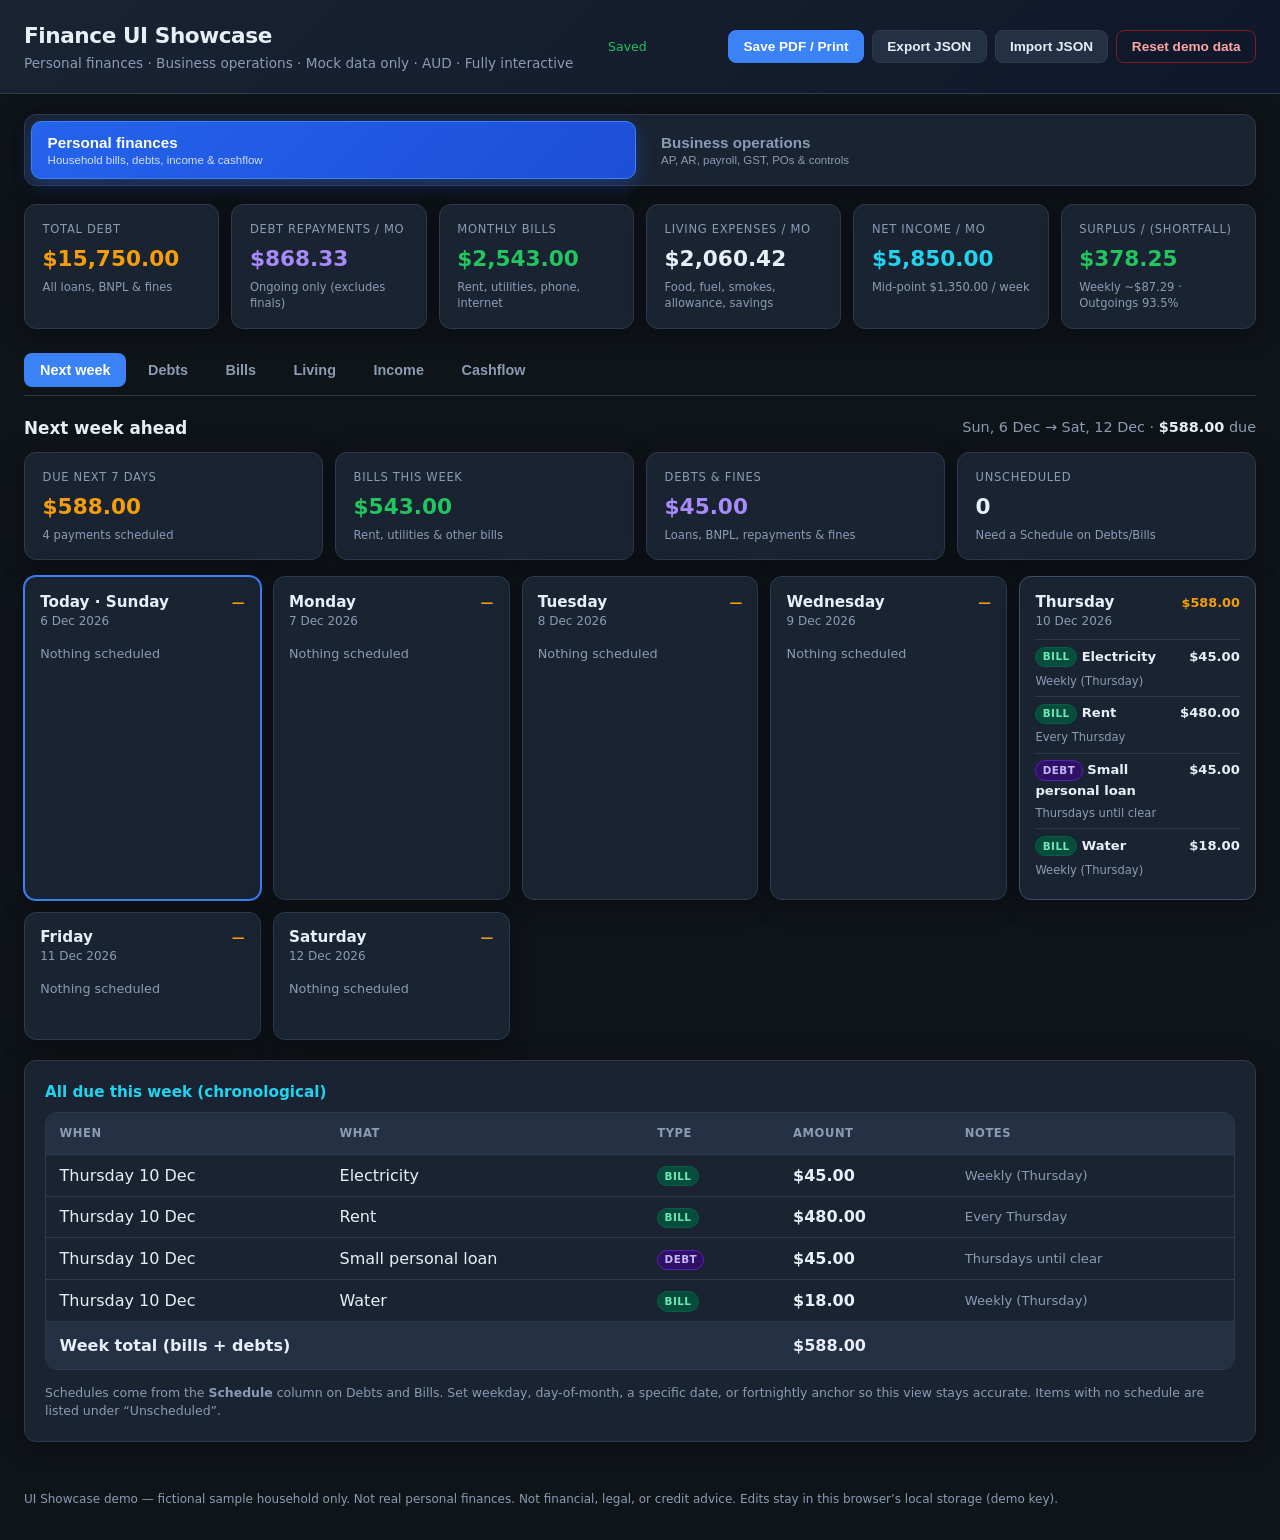
==== commit f1289b8e: "Add Personal vs Business finance tabs with mock business operations data." ====
--- a/financial-tracker.html
+++ b/financial-tracker.html
@@ -509,6 +509,153 @@
 
     .print-only { display: none; }
 
+    /* Top-level Personal / Business modes */
+    .mode-tabs {
+      display: flex;
+      gap: 0.5rem;
+      flex-wrap: wrap;
+      margin-bottom: 1.15rem;
+      padding: 0.35rem;
+      background: var(--surface);
+      border: 1px solid var(--border);
+      border-radius: 12px;
+      box-shadow: var(--shadow);
+    }
+
+    .mode-tab {
+      flex: 1 1 180px;
+      background: transparent;
+      border: 1px solid transparent;
+      color: var(--muted);
+      padding: 0.75rem 1rem;
+      border-radius: 10px;
+      font-size: 0.95rem;
+      font-weight: 700;
+      cursor: pointer;
+      transition: color .15s, background .15s, border-color .15s;
+      text-align: left;
+    }
+
+    .mode-tab small {
+      display: block;
+      font-size: 0.72rem;
+      font-weight: 500;
+      color: var(--muted);
+      margin-top: 0.2rem;
+    }
+
+    .mode-tab:hover {
+      color: var(--text);
+      background: var(--surface2);
+    }
+
+    .mode-tab.active {
+      color: #fff;
+      background: linear-gradient(135deg, #2563eb, #1d4ed8);
+      border-color: #3b82f6;
+      box-shadow: 0 6px 18px rgba(37, 99, 235, 0.35);
+    }
+
+    .mode-tab.active small { color: rgba(255,255,255,0.8); }
+
+    .mode-panel { display: none; }
+    .mode-panel.active { display: block; }
+
+    .biz-intro {
+      background: linear-gradient(135deg, #1a2332 0%, #0f172a 100%);
+      border: 1px solid var(--border);
+      border-radius: var(--radius);
+      padding: 1rem 1.15rem;
+      margin-bottom: 1rem;
+      box-shadow: var(--shadow);
+    }
+
+    .biz-intro h2 {
+      font-size: 1.05rem;
+      margin-bottom: 0.35rem;
+    }
+
+    .biz-intro p {
+      color: var(--muted);
+      font-size: 0.88rem;
+      line-height: 1.55;
+      max-width: 70rem;
+    }
+
+    .biz-capability-grid {
+      display: grid;
+      grid-template-columns: repeat(auto-fit, minmax(170px, 1fr));
+      gap: 0.65rem;
+      margin-bottom: 1.15rem;
+    }
+
+    .biz-cap {
+      background: var(--surface);
+      border: 1px solid var(--border);
+      border-radius: 10px;
+      padding: 0.75rem 0.85rem;
+      box-shadow: var(--shadow);
+      min-height: 5.5rem;
+    }
+
+    .biz-cap .cap-label {
+      font-size: 0.7rem;
+      text-transform: uppercase;
+      letter-spacing: 0.05em;
+      color: var(--muted);
+      margin-bottom: 0.3rem;
+    }
+
+    .biz-cap .cap-value {
+      font-size: 1.05rem;
+      font-weight: 700;
+      font-variant-numeric: tabular-nums;
+      margin-bottom: 0.2rem;
+    }
+
+    .biz-cap .cap-note {
+      font-size: 0.72rem;
+      color: var(--muted);
+    }
+
+    .status-pill {
+      display: inline-block;
+      font-size: 0.65rem;
+      font-weight: 700;
+      text-transform: uppercase;
+      letter-spacing: 0.04em;
+      padding: 0.12rem 0.4rem;
+      border-radius: 999px;
+      border: 1px solid var(--border);
+      vertical-align: middle;
+      margin-right: 0.25rem;
+    }
+
+    .status-pill.ok { color: #6ee7b7; border-color: #065f46; background: #064e3b; }
+    .status-pill.warn { color: #fcd34d; border-color: #92400e; background: #422006; }
+    .status-pill.due { color: #fca5a5; border-color: #991b1b; background: #450a0a; }
+    .status-pill.info { color: #93c5fd; border-color: #1e40af; background: #1e3a5f; }
+
+    .biz-section-block {
+      margin-bottom: 1.25rem;
+    }
+
+    .biz-section-block h3 {
+      font-size: 0.95rem;
+      margin-bottom: 0.55rem;
+      color: var(--cyan);
+    }
+
+    .biz-two-col {
+      display: grid;
+      grid-template-columns: 1fr 1fr;
+      gap: 1rem;
+    }
+
+    @media (max-width: 900px) {
+      .biz-two-col { grid-template-columns: 1fr; }
+    }
+
     /* Next week ahead */
     .week-summary {
       display: grid;
@@ -682,6 +829,7 @@
 
       .no-print,
       .tabs,
+      .mode-tabs,
       .header-actions,
       .toast,
       .actions-cell,
@@ -689,6 +837,14 @@
       .btn,
       button {
         display: none !important;
+      }
+
+      .mode-panel {
+        display: block !important;
+      }
+
+      .biz-panel {
+        display: block !important;
       }
 
       .print-only { display: block !important; }
@@ -917,8 +1073,8 @@
   <header>
     <div class="header-inner">
       <div>
-        <h1>Financial Position Overview</h1>
-        <div class="sub">UI Showcase · Sample household (mock data) · AUD · Fully interactive demo</div>
+        <h1>Finance UI Showcase</h1>
+        <div class="sub">Personal finances · Business operations · Mock data only · AUD · Fully interactive</div>
       </div>
       <div class="header-actions no-print">
         <span class="save-status" id="saveStatus">Saved</span>
@@ -933,19 +1089,33 @@
   </header>
 
   <main>
+    <!-- Top-level: Personal vs Business -->
+    <nav class="mode-tabs no-print" role="tablist" aria-label="Finance view">
+      <button class="mode-tab active" type="button" data-mode="personal" id="modePersonalBtn">
+        Personal finances
+        <small>Household bills, debts, income &amp; cashflow</small>
+      </button>
+      <button class="mode-tab" type="button" data-mode="business" id="modeBusinessBtn">
+        Business operations
+        <small>AP, AR, payroll, GST, POs &amp; controls</small>
+      </button>
+    </nav>
+
+    <!-- ===================== PERSONAL FINANCES ===================== -->
+    <div class="mode-panel active" id="mode-personal" data-mode-panel="personal">
     <section class="snapshot" id="snapshot"></section>
 
-    <nav class="tabs" role="tablist">
-      <button class="tab active" data-tab="week" type="button">Next week</button>
-      <button class="tab" data-tab="debts" type="button">Debts</button>
-      <button class="tab" data-tab="bills" type="button">Bills</button>
-      <button class="tab" data-tab="living" type="button">Living</button>
-      <button class="tab" data-tab="income" type="button">Income</button>
-      <button class="tab" data-tab="cashflow" type="button">Cashflow</button>
+    <nav class="tabs personal-tabs" role="tablist" aria-label="Personal finance sections">
+      <button class="tab personal-tab active" data-tab="week" type="button">Next week</button>
+      <button class="tab personal-tab" data-tab="debts" type="button">Debts</button>
+      <button class="tab personal-tab" data-tab="bills" type="button">Bills</button>
+      <button class="tab personal-tab" data-tab="living" type="button">Living</button>
+      <button class="tab personal-tab" data-tab="income" type="button">Income</button>
+      <button class="tab personal-tab" data-tab="cashflow" type="button">Cashflow</button>
     </nav>
 
     <!-- NEXT WEEK AHEAD -->
-    <section class="panel active" id="panel-week">
+    <section class="panel personal-panel active" id="panel-week">
       <div class="section-head">
         <h2>Next week ahead</h2>
         <span class="subtotal" id="weekRangeLabel">Bills &amp; debts due in the next 7 days</span>
@@ -984,7 +1154,7 @@
     </section>
 
     <!-- DEBTS -->
-    <section class="panel" id="panel-debts">
+    <section class="panel personal-panel" id="panel-debts">
       <div class="section-head">
         <h2>Debts, loans &amp; fines</h2>
         <div style="display:flex;gap:.5rem;align-items:center;flex-wrap:wrap">
@@ -1022,7 +1192,7 @@
     </section>
 
     <!-- BILLS -->
-    <section class="panel" id="panel-bills">
+    <section class="panel personal-panel" id="panel-bills">
       <div class="section-head">
         <h2>Recurring bills</h2>
         <div style="display:flex;gap:.5rem;align-items:center;flex-wrap:wrap">
@@ -1059,7 +1229,7 @@
     </section>
 
     <!-- LIVING -->
-    <section class="panel" id="panel-living">
+    <section class="panel personal-panel" id="panel-living">
       <div class="section-head">
         <h2>Living expenses</h2>
         <div style="display:flex;gap:.5rem;align-items:center;flex-wrap:wrap">
@@ -1094,7 +1264,7 @@
     </section>
 
     <!-- INCOME -->
-    <section class="panel" id="panel-income">
+    <section class="panel personal-panel" id="panel-income">
       <div class="section-head">
         <h2>Income — Sample employer</h2>
       </div>
@@ -1190,7 +1360,7 @@
     </section>
 
     <!-- CASHFLOW -->
-    <section class="panel" id="panel-cashflow">
+    <section class="panel personal-panel" id="panel-cashflow">
       <div class="section-head">
         <h2>Monthly cashflow summary</h2>
       </div>
@@ -1199,6 +1369,356 @@
         <p class="hint" id="cashflowHint" style="margin-top:1.25rem"></p>
       </div>
     </section>
+    </div><!-- /mode-personal -->
+
+    <!-- ===================== BUSINESS OPERATIONS ===================== -->
+    <div class="mode-panel" id="mode-business" data-mode-panel="business">
+      <div class="biz-intro">
+        <h2>Business finance operations — what matters to running a company</h2>
+        <p>
+          Mock company: <strong>Harbourline Supplies Pty Ltd</strong> (demo only).
+          This tab shows initiative in surfacing the operational finance areas businesses rely on daily —
+          payables, receivables, cash control, payroll compliance, and tax basics —
+          the same practical visibility AI agents and training should support.
+        </p>
+      </div>
+
+      <section class="snapshot" id="bizSnapshot"></section>
+
+      <div class="biz-capability-grid" id="bizCapabilityGrid" aria-label="Business finance capability overview"></div>
+
+      <nav class="tabs biz-tabs" role="tablist" aria-label="Business finance sections">
+        <button class="tab biz-tab active" data-biz-tab="overview" type="button">Overview</button>
+        <button class="tab biz-tab" data-biz-tab="payables" type="button">Payables</button>
+        <button class="tab biz-tab" data-biz-tab="receivables" type="button">Receivables</button>
+        <button class="tab biz-tab" data-biz-tab="cash" type="button">Cash &amp; control</button>
+        <button class="tab biz-tab" data-biz-tab="people" type="button">Payroll &amp; tax</button>
+        <button class="tab biz-tab" data-biz-tab="records" type="button">Records</button>
+      </nav>
+
+      <!-- BUSINESS OVERVIEW -->
+      <section class="panel biz-panel active" id="biz-panel-overview">
+        <div class="section-head">
+          <h2>Operations overview</h2>
+          <span class="subtotal">All 16 finance functions · mock AUD figures</span>
+        </div>
+        <div class="biz-two-col">
+          <div class="form-card">
+            <h3>Why this layout matters for business</h3>
+            <p class="hint" style="margin:0">
+              Owners and teams need clear views of money in, money out, and compliance —
+              not just a bank balance. This demo packages the core operational stack:
+              <strong>AP · AR · invoicing · receipting · purchase orders · payments ·
+              reconciliations · petty cash · budgeting · cash flow · financial records ·
+              payroll · timesheets · superannuation · tax/GST · expense management</strong>.
+            </p>
+          </div>
+          <div class="form-card">
+            <h3>This week’s action queue</h3>
+            <div class="table-wrap" style="box-shadow:none;margin-top:.35rem">
+              <table style="min-width:0">
+                <thead>
+                  <tr><th>Priority</th><th>Area</th><th>Action</th><th>Amount</th></tr>
+                </thead>
+                <tbody id="bizActionQueue"></tbody>
+              </table>
+            </div>
+          </div>
+        </div>
+        <div class="biz-section-block" style="margin-top:1.15rem">
+          <h3>Cash flow snapshot (next 4 weeks)</h3>
+          <div class="form-card">
+            <div class="cashflow-bars" id="bizCashflowBars"></div>
+            <p class="hint" id="bizCashflowHint" style="margin-top:1rem"></p>
+          </div>
+        </div>
+      </section>
+
+      <!-- PAYABLES: AP, POs, payments, expenses -->
+      <section class="panel biz-panel" id="biz-panel-payables">
+        <div class="section-head">
+          <h2>Accounts payable · Purchase orders · Payments · Expenses</h2>
+          <span class="subtotal" id="bizPayablesSubtotal"></span>
+        </div>
+
+        <div class="biz-section-block">
+          <h3>Accounts payable — supplier bills to pay</h3>
+          <div class="table-wrap">
+            <table>
+              <thead>
+                <tr>
+                  <th>Bill #</th><th>Supplier</th><th>Due</th><th>Amount (inc GST)</th><th>GST</th><th>Status</th><th>Notes</th>
+                </tr>
+              </thead>
+              <tbody id="bizApBody"></tbody>
+              <tfoot>
+                <tr>
+                  <td colspan="3">Open AP total</td>
+                  <td id="bizApTotal">$0.00</td>
+                  <td id="bizApGst">$0.00</td>
+                  <td colspan="2"></td>
+                </tr>
+              </tfoot>
+            </table>
+          </div>
+        </div>
+
+        <div class="biz-section-block">
+          <h3>Purchase orders — approved / awaiting goods</h3>
+          <div class="table-wrap">
+            <table>
+              <thead>
+                <tr>
+                  <th>PO #</th><th>Vendor</th><th>Requested by</th><th>Ordered</th><th>Amount</th><th>Status</th><th>Expected</th>
+                </tr>
+              </thead>
+              <tbody id="bizPoBody"></tbody>
+            </table>
+          </div>
+        </div>
+
+        <div class="biz-section-block">
+          <h3>Processing payments — payment run queue</h3>
+          <div class="table-wrap">
+            <table>
+              <thead>
+                <tr>
+                  <th>Batch</th><th>Method</th><th>Items</th><th>Scheduled</th><th>Amount</th><th>Status</th>
+                </tr>
+              </thead>
+              <tbody id="bizPayBody"></tbody>
+            </table>
+          </div>
+        </div>
+
+        <div class="biz-section-block">
+          <h3>Expense management — staff claims</h3>
+          <div class="table-wrap">
+            <table>
+              <thead>
+                <tr>
+                  <th>Claim #</th><th>Employee</th><th>Category</th><th>Submitted</th><th>Amount</th><th>Status</th><th>Receipt</th>
+                </tr>
+              </thead>
+              <tbody id="bizExpBody"></tbody>
+            </table>
+          </div>
+        </div>
+      </section>
+
+      <!-- RECEIVABLES: AR, invoicing, receipting -->
+      <section class="panel biz-panel" id="biz-panel-receivables">
+        <div class="section-head">
+          <h2>Accounts receivable · Invoicing · Receipting</h2>
+          <span class="subtotal" id="bizReceivablesSubtotal"></span>
+        </div>
+
+        <div class="biz-section-block">
+          <h3>Accounts receivable — customer balances</h3>
+          <div class="table-wrap">
+            <table>
+              <thead>
+                <tr>
+                  <th>Customer</th><th>Invoice #</th><th>Issued</th><th>Due</th><th>Amount</th><th>Days overdue</th><th>Status</th>
+                </tr>
+              </thead>
+              <tbody id="bizArBody"></tbody>
+              <tfoot>
+                <tr>
+                  <td colspan="4">Outstanding AR</td>
+                  <td id="bizArTotal">$0.00</td>
+                  <td colspan="2" id="bizArAging"></td>
+                </tr>
+              </tfoot>
+            </table>
+          </div>
+        </div>
+
+        <div class="biz-section-block">
+          <h3>Invoicing — recently raised</h3>
+          <div class="table-wrap">
+            <table>
+              <thead>
+                <tr>
+                  <th>Invoice #</th><th>Customer</th><th>Date</th><th>Net</th><th>GST</th><th>Total</th><th>Status</th>
+                </tr>
+              </thead>
+              <tbody id="bizInvBody"></tbody>
+            </table>
+          </div>
+        </div>
+
+        <div class="biz-section-block">
+          <h3>Receipting — payments received</h3>
+          <div class="table-wrap">
+            <table>
+              <thead>
+                <tr>
+                  <th>Receipt #</th><th>Customer</th><th>Method</th><th>Date</th><th>Amount</th><th>Allocated to</th>
+                </tr>
+              </thead>
+              <tbody id="bizRcptBody"></tbody>
+            </table>
+          </div>
+        </div>
+      </section>
+
+      <!-- CASH & CONTROL -->
+      <section class="panel biz-panel" id="biz-panel-cash">
+        <div class="section-head">
+          <h2>Reconciliations · Petty cash · Budgeting · Cash flow</h2>
+          <span class="subtotal">Bank, float &amp; planning controls</span>
+        </div>
+
+        <div class="biz-section-block">
+          <h3>Reconciliations — bank &amp; clearing</h3>
+          <div class="table-wrap">
+            <table>
+              <thead>
+                <tr>
+                  <th>Account</th><th>Period</th><th>Statement bal.</th><th>Book bal.</th><th>Difference</th><th>Status</th><th>Owner</th>
+                </tr>
+              </thead>
+              <tbody id="bizRecBody"></tbody>
+            </table>
+          </div>
+        </div>
+
+        <div class="biz-two-col">
+          <div class="biz-section-block">
+            <h3>Petty cash</h3>
+            <div class="table-wrap">
+              <table style="min-width:0">
+                <thead>
+                  <tr><th>Date</th><th>Description</th><th>In / Out</th><th>Amount</th><th>Balance</th></tr>
+                </thead>
+                <tbody id="bizPettyBody"></tbody>
+              </table>
+            </div>
+            <p class="hint" id="bizPettyHint"></p>
+          </div>
+          <div class="biz-section-block">
+            <h3>Budgeting — month to date vs budget</h3>
+            <div class="table-wrap">
+              <table style="min-width:0">
+                <thead>
+                  <tr><th>Category</th><th>Budget</th><th>Actual</th><th>Variance</th><th>%</th></tr>
+                </thead>
+                <tbody id="bizBudgetBody"></tbody>
+              </table>
+            </div>
+          </div>
+        </div>
+
+        <div class="biz-section-block">
+          <h3>Cash flow — weekly forecast</h3>
+          <div class="table-wrap">
+            <table>
+              <thead>
+                <tr>
+                  <th>Week starting</th><th>Inflows</th><th>Outflows</th><th>Net</th><th>Closing cash</th>
+                </tr>
+              </thead>
+              <tbody id="bizCfBody"></tbody>
+            </table>
+          </div>
+        </div>
+      </section>
+
+      <!-- PAYROLL & TAX -->
+      <section class="panel biz-panel" id="biz-panel-people">
+        <div class="section-head">
+          <h2>Payroll · Timesheets · Superannuation · Tax / GST</h2>
+          <span class="subtotal">People costs &amp; compliance basics</span>
+        </div>
+
+        <div class="biz-section-block">
+          <h3>Payroll processing — current pay run</h3>
+          <div class="table-wrap">
+            <table>
+              <thead>
+                <tr>
+                  <th>Employee</th><th>Role</th><th>Gross</th><th>Tax withheld</th><th>Super (11.5%)</th><th>Net pay</th><th>Status</th>
+                </tr>
+              </thead>
+              <tbody id="bizPayrunBody"></tbody>
+              <tfoot>
+                <tr>
+                  <td colspan="2">Pay run totals</td>
+                  <td id="bizGrossTotal">$0</td>
+                  <td id="bizTaxTotal">$0</td>
+                  <td id="bizSuperTotal">$0</td>
+                  <td id="bizNetTotal">$0</td>
+                  <td></td>
+                </tr>
+              </tfoot>
+            </table>
+          </div>
+        </div>
+
+        <div class="biz-section-block">
+          <h3>Timesheets — approval status</h3>
+          <div class="table-wrap">
+            <table>
+              <thead>
+                <tr>
+                  <th>Employee</th><th>Week ending</th><th>Ordinary hrs</th><th>OT hrs</th><th>Submitted</th><th>Status</th>
+                </tr>
+              </thead>
+              <tbody id="bizTsBody"></tbody>
+            </table>
+          </div>
+        </div>
+
+        <div class="biz-two-col">
+          <div class="biz-section-block">
+            <h3>Superannuation — SG contributions</h3>
+            <div class="table-wrap">
+              <table style="min-width:0">
+                <thead>
+                  <tr><th>Fund / clearing</th><th>Employees</th><th>Period</th><th>Amount</th><th>Due</th><th>Status</th></tr>
+                </thead>
+                <tbody id="bizSuperBody"></tbody>
+              </table>
+            </div>
+          </div>
+          <div class="biz-section-block">
+            <h3>Tax / GST basics — BAS draft</h3>
+            <div class="table-wrap">
+              <table style="min-width:0">
+                <thead>
+                  <tr><th>Label</th><th>Description</th><th>Amount</th></tr>
+                </thead>
+                <tbody id="bizGstBody"></tbody>
+              </table>
+            </div>
+            <p class="hint">Demo BAS figures only — not lodged, not advice. Shows GST on sales, purchases, and PAYG withholding at a glance.</p>
+          </div>
+        </div>
+      </section>
+
+      <!-- FINANCIAL RECORDS -->
+      <section class="panel biz-panel" id="biz-panel-records">
+        <div class="section-head">
+          <h2>Financial records</h2>
+          <span class="subtotal">Document register · audit-ready trail</span>
+        </div>
+        <div class="table-wrap">
+          <table>
+            <thead>
+              <tr>
+                <th>Record</th><th>Type</th><th>Period</th><th>Owner</th><th>Last updated</th><th>Status</th><th>Location</th>
+              </tr>
+            </thead>
+            <tbody id="bizRecordsBody"></tbody>
+          </table>
+        </div>
+        <p class="hint" style="margin-top:.85rem">
+          Clean records support reconciliations, BAS, payroll, and client handovers —
+          the same discipline useful when documenting AI agents and business workflows.
+        </p>
+      </section>
+    </div><!-- /mode-business -->
   </main>
 
   <footer>
@@ -2267,15 +2787,583 @@
       renderIncomeDerived();
       renderCashflow();
       renderWeekAhead();
-    }
-
-    // Tabs
-    document.querySelectorAll(".tab").forEach((tab) => {
+      renderBusiness();
+    }
+
+    // ---------- Business operations mock data ----------
+    const BIZ = {
+      company: "Harbourline Supplies Pty Ltd",
+      ap: [
+        { bill: "AP-1042", supplier: "Pacific Packaging Co", due: "2026-08-15", amount: 2860, gst: 260, status: "Due soon", notes: "Cartons & tape" },
+        { bill: "AP-1048", supplier: "Metro Freight Group", due: "2026-08-18", amount: 1540, gst: 140, status: "Open", notes: "Outbound freight" },
+        { bill: "AP-1051", supplier: "Office Hub Supplies", due: "2026-08-22", amount: 486.2, gst: 44.2, status: "Open", notes: "Stationery restock" },
+        { bill: "AP-1039", supplier: "Coastal Utilities", due: "2026-08-12", amount: 920, gst: 83.64, status: "Overdue", notes: "Warehouse power" },
+      ],
+      po: [
+        { po: "PO-331", vendor: "Northline Plastics", by: "Ops · Mia", ordered: "2026-08-08", amount: 4200, status: "Awaiting delivery", expected: "2026-08-19" },
+        { po: "PO-334", vendor: "SafeStep PPE", by: "WHS · Tom", ordered: "2026-08-10", amount: 980, status: "Part received", expected: "2026-08-16" },
+        { po: "PO-336", vendor: "ByteCloud SaaS", by: "Admin · Priya", ordered: "2026-08-11", amount: 240, status: "Approved", expected: "N/A (subscription)" },
+      ],
+      payments: [
+        { batch: "PAY-0826-A", method: "ABA / EFT", items: 6, scheduled: "2026-08-14", amount: 6120.5, status: "Queued" },
+        { batch: "PAY-0826-B", method: "BPAY", items: 2, scheduled: "2026-08-15", amount: 920, status: "Draft" },
+        { batch: "PAY-0820-C", method: "Card", items: 1, scheduled: "2026-08-11", amount: 189.9, status: "Processed" },
+      ],
+      expenses: [
+        { claim: "EX-221", employee: "Sam Lee", category: "Travel", submitted: "2026-08-09", amount: 86.4, status: "Approved", receipt: "Yes" },
+        { claim: "EX-224", employee: "Mia Chen", category: "Client lunch", submitted: "2026-08-11", amount: 124.5, status: "Pending manager", receipt: "Yes" },
+        { claim: "EX-226", employee: "Tom Nguyen", category: "Tools", submitted: "2026-08-12", amount: 59.0, status: "Needs receipt", receipt: "Missing" },
+      ],
+      ar: [
+        { customer: "Brightside Cafe Group", inv: "INV-9081", issued: "2026-07-28", due: "2026-08-11", amount: 3520, overdue: 1, status: "Overdue" },
+        { customer: "Summit Builders", inv: "INV-9090", issued: "2026-08-01", due: "2026-08-15", amount: 8750, overdue: 0, status: "Open" },
+        { customer: "Lakeview Pharmacy", inv: "INV-9094", issued: "2026-08-05", due: "2026-08-19", amount: 1460, overdue: 0, status: "Open" },
+        { customer: "Orbital Media", inv: "INV-9072", issued: "2026-07-20", due: "2026-08-03", amount: 990, overdue: 9, status: "Collections" },
+      ],
+      invoices: [
+        { inv: "INV-9094", customer: "Lakeview Pharmacy", date: "2026-08-05", net: 1327.27, gst: 132.73, total: 1460, status: "Sent" },
+        { inv: "INV-9095", customer: "Harbour Gym Co", date: "2026-08-10", net: 2100, gst: 210, total: 2310, status: "Sent" },
+        { inv: "INV-9096", customer: "Summit Builders", date: "2026-08-12", net: 4500, gst: 450, total: 4950, status: "Draft" },
+      ],
+      receipts: [
+        { rcpt: "RCT-4412", customer: "Summit Builders", method: "EFT", date: "2026-08-08", amount: 4000, allocated: "INV-9060 (part)" },
+        { rcpt: "RCT-4415", customer: "Brightside Cafe Group", method: "Card", date: "2026-08-09", amount: 880, allocated: "INV-9078" },
+        { rcpt: "RCT-4418", customer: "Lakeview Pharmacy", method: "EFT", date: "2026-08-11", amount: 1460, allocated: "INV-9094" },
+      ],
+      recon: [
+        { account: "Operating · ANZ 062-000", period: "Jul 2026", stmt: 42850.22, book: 42850.22, diff: 0, status: "Reconciled", owner: "Bookkeeper" },
+        { account: "Operating · ANZ 062-000", period: "1–12 Aug 2026", stmt: 39120.1, book: 38940.1, diff: 180, status: "In progress", owner: "Bookkeeper" },
+        { account: "Clearing · Stripe", period: "Aug W1", stmt: 6120, book: 6120, diff: 0, status: "Reconciled", owner: "Admin" },
+      ],
+      petty: [
+        { date: "2026-08-01", desc: "Float top-up", dir: "In", amount: 200, bal: 200 },
+        { date: "2026-08-04", desc: "Courier labels", dir: "Out", amount: 18.5, bal: 181.5 },
+        { date: "2026-08-07", desc: "Milk & kitchen", dir: "Out", amount: 12.4, bal: 169.1 },
+        { date: "2026-08-11", desc: "Parking (client visit)", dir: "Out", amount: 16, bal: 153.1 },
+      ],
+      budget: [
+        { cat: "Sales revenue", budget: 120000, actual: 48200 },
+        { cat: "Cost of goods", budget: 54000, actual: 22100 },
+        { cat: "Wages & super", budget: 32000, actual: 12840 },
+        { cat: "Rent & utilities", budget: 9000, actual: 4100 },
+        { cat: "Marketing", budget: 4000, actual: 2650 },
+        { cat: "Admin / software", budget: 2500, actual: 980 },
+      ],
+      cashflowWeeks: [
+        { week: "11 Aug", in: 18500, out: 15200, close: 39120 },
+        { week: "18 Aug", in: 14200, out: 16800, close: 36520 },
+        { week: "25 Aug", in: 21000, out: 14100, close: 43420 },
+        { week: "1 Sep", in: 16000, out: 17550, close: 41870 },
+      ],
+      payroll: [
+        { name: "Mia Chen", role: "Operations lead", gross: 2300, tax: 420, super: 264.5, net: 1880, status: "Ready" },
+        { name: "Tom Nguyen", role: "Warehouse", gross: 1680, tax: 250, super: 193.2, net: 1430, status: "Ready" },
+        { name: "Sam Lee", role: "Sales", gross: 1950, tax: 340, super: 224.25, net: 1610, status: "Timesheet pending" },
+        { name: "Priya Shah", role: "Admin", gross: 1750, tax: 280, super: 201.25, net: 1470, status: "Ready" },
+      ],
+      timesheets: [
+        { name: "Mia Chen", week: "10 Aug 2026", ord: 38, ot: 2, submitted: "Yes", status: "Approved" },
+        { name: "Tom Nguyen", week: "10 Aug 2026", ord: 38, ot: 4, submitted: "Yes", status: "Approved" },
+        { name: "Sam Lee", week: "10 Aug 2026", ord: 36, ot: 0, submitted: "No", status: "Missing" },
+        { name: "Priya Shah", week: "10 Aug 2026", ord: 38, ot: 0, submitted: "Yes", status: "Approved" },
+      ],
+      super: [
+        { fund: "Clearing house batch", employees: 4, period: "Jul 2026", amount: 3520.4, due: "28 Aug 2026", status: "Scheduled" },
+        { fund: "Employee choice top-ups", employees: 1, period: "Jul 2026", amount: 120, due: "28 Aug 2026", status: "Draft" },
+      ],
+      gst: [
+        { label: "G1", desc: "Total sales (incl. GST)", amount: 52800 },
+        { label: "1A", desc: "GST on sales", amount: 4800 },
+        { label: "G11", desc: "Non-capital purchases", amount: 21450 },
+        { label: "1B", desc: "GST on purchases", amount: 1950 },
+        { label: "W2", desc: "PAYG withholding", amount: 5160 },
+        { label: "9", desc: "Net amount payable (demo)", amount: 8010 },
+      ],
+      records: [
+        { name: "Sales invoice register", type: "AR / invoicing", period: "FY26 YTD", owner: "Admin", updated: "2026-08-12", status: "Current", loc: "Drive / Finance / AR" },
+        { name: "Supplier bill folder", type: "AP", period: "Aug 2026", owner: "Bookkeeper", updated: "2026-08-12", status: "Current", loc: "Drive / Finance / AP" },
+        { name: "Bank statements", type: "Reconciliation", period: "Jul 2026", owner: "Bookkeeper", updated: "2026-08-05", status: "Filed", loc: "Drive / Finance / Bank" },
+        { name: "Payroll summaries", type: "Payroll", period: "FY26", owner: "Admin", updated: "2026-08-08", status: "Current", loc: "Payroll software export" },
+        { name: "BAS working papers", type: "Tax / GST", period: "Q4 FY26 draft", owner: "Bookkeeper", updated: "2026-08-10", status: "Draft", loc: "Drive / Finance / BAS" },
+        { name: "PO log", type: "Purchase orders", period: "FY26", owner: "Ops", updated: "2026-08-11", status: "Current", loc: "Ops spreadsheet" },
+      ],
+      actions: [
+        { priority: "High", area: "Accounts payable", action: "Pay Coastal Utilities (overdue)", amount: 920 },
+        { priority: "High", area: "Accounts receivable", action: "Follow up Orbital Media INV-9072", amount: 990 },
+        { priority: "Medium", area: "Timesheets", action: "Chase Sam Lee timesheet", amount: 0 },
+        { priority: "Medium", area: "Processing payments", action: "Release PAY-0826-A batch", amount: 6120.5 },
+        { priority: "Low", area: "Expense management", action: "Request missing receipt EX-226", amount: 59 },
+      ],
+    };
+
+    function statusPill(status) {
+      const s = String(status || "").toLowerCase();
+      let cls = "info";
+      if (/reconcil|approved|processed|filed|current|ready|sent|yes/.test(s)) cls = "ok";
+      else if (/progress|pending|draft|queued|await|part|scheduled/.test(s)) cls = "warn";
+      else if (/overdue|missing|collection|due soon/.test(s)) cls = "due";
+      return `<span class="status-pill ${cls}">${esc(status)}</span>`;
+    }
+
+    function sumField(arr, key) {
+      return arr.reduce((t, r) => t + (Number(r[key]) || 0), 0);
+    }
+
+    function renderBusiness() {
+      const apOpen = sumField(BIZ.ap, "amount");
+      const arOpen = sumField(BIZ.ar, "amount");
+      const payQueued = BIZ.payments.filter((p) => /queue|draft/i.test(p.status)).reduce((t, p) => t + p.amount, 0);
+      const expPending = BIZ.expenses.filter((e) => !/approved/i.test(e.status)).reduce((t, e) => t + e.amount, 0);
+      const gross = sumField(BIZ.payroll, "gross");
+      const superAmt = sumField(BIZ.payroll, "super");
+      const gstPay = BIZ.gst.find((g) => g.label === "9")?.amount || 0;
+      const cashClose = BIZ.cashflowWeeks[0]?.close || 0;
+      const pettyBal = BIZ.petty[BIZ.petty.length - 1]?.bal || 0;
+      const recDiff = BIZ.recon.reduce((t, r) => t + Math.abs(Number(r.diff) || 0), 0);
+      const poOpen = sumField(BIZ.po, "amount");
+      const invDraft = BIZ.invoices.filter((i) => /draft/i.test(i.status)).length;
+      const rcptWeek = sumField(BIZ.receipts, "amount");
+      const tsMissing = BIZ.timesheets.filter((t) => /missing|no/i.test(t.status + t.submitted)).length;
+      const recordsOk = BIZ.records.filter((r) => /current|filed/i.test(r.status)).length;
+
+      const snap = document.getElementById("bizSnapshot");
+      if (snap) {
+        snap.innerHTML = `
+          <div class="card-metric">
+            <div class="label">Cash on hand (demo)</div>
+            <div class="value cyan">${money(cashClose)}</div>
+            <div class="note">Operating account snapshot</div>
+          </div>
+          <div class="card-metric">
+            <div class="label">Accounts receivable</div>
+            <div class="value amber">${money(arOpen)}</div>
+            <div class="note">${BIZ.ar.length} open customer invoices</div>
+          </div>
+          <div class="card-metric">
+            <div class="label">Accounts payable</div>
+            <div class="value purple">${money(apOpen)}</div>
+            <div class="note">${BIZ.ap.length} supplier bills open</div>
+          </div>
+          <div class="card-metric">
+            <div class="label">Payment run queued</div>
+            <div class="value">${money(payQueued)}</div>
+            <div class="note">Processing payments batch</div>
+          </div>
+          <div class="card-metric">
+            <div class="label">Payroll gross (cycle)</div>
+            <div class="value">${money(gross)}</div>
+            <div class="note">Super this run ${money(superAmt)}</div>
+          </div>
+          <div class="card-metric">
+            <div class="label">BAS net payable (draft)</div>
+            <div class="value ${gstPay > 0 ? "neg" : "pos"}">${money(gstPay)}</div>
+            <div class="note">Tax / GST basics demo</div>
+          </div>`;
+      }
+
+      const caps = [
+        { label: "Accounts payable", value: money(apOpen), note: `${BIZ.ap.length} open bills` },
+        { label: "Accounts receivable", value: money(arOpen), note: `${BIZ.ar.length} open invoices` },
+        { label: "Invoicing", value: `${BIZ.invoices.length} raised`, note: `${invDraft} draft` },
+        { label: "Receipting", value: money(rcptWeek), note: "Recent receipts" },
+        { label: "Purchase orders", value: money(poOpen), note: `${BIZ.po.length} active POs` },
+        { label: "Processing payments", value: money(payQueued), note: "In queue / draft" },
+        { label: "Reconciliations", value: recDiff ? money(recDiff) + " diff" : "Matched", note: recDiff ? "Clearing items" : "All clear" },
+        { label: "Petty cash", value: money(pettyBal), note: "Float balance" },
+        { label: "Budgeting", value: "MTD vs plan", note: `${BIZ.budget.length} categories` },
+        { label: "Cash flow", value: money(cashClose), note: "4-week forecast" },
+        { label: "Financial records", value: `${recordsOk}/${BIZ.records.length}`, note: "Current or filed" },
+        { label: "Payroll processing", value: money(gross), note: "Gross this cycle" },
+        { label: "Timesheets", value: tsMissing ? `${tsMissing} missing` : "All in", note: "Week ending 10 Aug" },
+        { label: "Superannuation", value: money(superAmt), note: "SG 11.5% this run" },
+        { label: "Tax / GST basics", value: money(gstPay), note: "Draft BAS payable" },
+        { label: "Expense management", value: money(expPending), note: "Claims to review" },
+      ];
+      const grid = document.getElementById("bizCapabilityGrid");
+      if (grid) {
+        grid.innerHTML = caps
+          .map(
+            (c) => `
+          <div class="biz-cap">
+            <div class="cap-label">${esc(c.label)}</div>
+            <div class="cap-value">${c.value}</div>
+            <div class="cap-note">${esc(c.note)}</div>
+          </div>`
+          )
+          .join("");
+      }
+
+      const aq = document.getElementById("bizActionQueue");
+      if (aq) {
+        aq.innerHTML = BIZ.actions
+          .map(
+            (a) => `
+          <tr>
+            <td>${statusPill(a.priority)}</td>
+            <td>${esc(a.area)}</td>
+            <td>${esc(a.action)}</td>
+            <td>${a.amount ? money(a.amount) : "—"}</td>
+          </tr>`
+          )
+          .join("");
+      }
+
+      // Cashflow bars on overview
+      const maxFlow = Math.max(...BIZ.cashflowWeeks.flatMap((w) => [w.in, w.out]), 1);
+      const bars = document.getElementById("bizCashflowBars");
+      if (bars) {
+        bars.innerHTML = BIZ.cashflowWeeks
+          .map((w) => {
+            const net = w.in - w.out;
+            return `
+            <div class="bar-row">
+              <span>Week ${esc(w.week)} in</span>
+              <div class="bar-track"><div class="bar-fill income" style="width:${(w.in / maxFlow) * 100}%"></div></div>
+              <span class="bar-amt">${money(w.in)}</span>
+            </div>
+            <div class="bar-row">
+              <span>Week ${esc(w.week)} out</span>
+              <div class="bar-track"><div class="bar-fill out" style="width:${(w.out / maxFlow) * 100}%"></div></div>
+              <span class="bar-amt">${money(w.out)}</span>
+            </div>
+            <div class="bar-row" style="margin-bottom:.55rem">
+              <span>Net / close</span>
+              <div class="bar-track"><div class="bar-fill ${net >= 0 ? "bills" : "debt"}" style="width:${(Math.abs(net) / maxFlow) * 100}%"></div></div>
+              <span class="bar-amt">${money(net)} → ${money(w.close)}</span>
+            </div>`;
+          })
+          .join("");
+      }
+      const cfHint = document.getElementById("bizCashflowHint");
+      if (cfHint) {
+        cfHint.textContent =
+          "Mock 4-week cash flow for Harbourline Supplies — links AR collections, AP payment runs, and payroll dates so operators can see pressure points early.";
+      }
+
+      // Payables tables
+      const apBody = document.getElementById("bizApBody");
+      if (apBody) {
+        apBody.innerHTML = BIZ.ap
+          .map(
+            (r) => `
+          <tr>
+            <td>${esc(r.bill)}</td>
+            <td>${esc(r.supplier)}</td>
+            <td>${esc(r.due)}</td>
+            <td>${money(r.amount)}</td>
+            <td>${money(r.gst)}</td>
+            <td>${statusPill(r.status)}</td>
+            <td>${esc(r.notes)}</td>
+          </tr>`
+          )
+          .join("");
+        document.getElementById("bizApTotal").textContent = money(apOpen);
+        document.getElementById("bizApGst").textContent = money(sumField(BIZ.ap, "gst"));
+        const sub = document.getElementById("bizPayablesSubtotal");
+        if (sub) sub.innerHTML = `AP open <strong>${money(apOpen)}</strong> · PO live <strong>${money(poOpen)}</strong>`;
+      }
+      const poBody = document.getElementById("bizPoBody");
+      if (poBody) {
+        poBody.innerHTML = BIZ.po
+          .map(
+            (r) => `
+          <tr>
+            <td>${esc(r.po)}</td>
+            <td>${esc(r.vendor)}</td>
+            <td>${esc(r.by)}</td>
+            <td>${esc(r.ordered)}</td>
+            <td>${money(r.amount)}</td>
+            <td>${statusPill(r.status)}</td>
+            <td>${esc(r.expected)}</td>
+          </tr>`
+          )
+          .join("");
+      }
+      const payBody = document.getElementById("bizPayBody");
+      if (payBody) {
+        payBody.innerHTML = BIZ.payments
+          .map(
+            (r) => `
+          <tr>
+            <td>${esc(r.batch)}</td>
+            <td>${esc(r.method)}</td>
+            <td>${r.items}</td>
+            <td>${esc(r.scheduled)}</td>
+            <td>${money(r.amount)}</td>
+            <td>${statusPill(r.status)}</td>
+          </tr>`
+          )
+          .join("");
+      }
+      const expBody = document.getElementById("bizExpBody");
+      if (expBody) {
+        expBody.innerHTML = BIZ.expenses
+          .map(
+            (r) => `
+          <tr>
+            <td>${esc(r.claim)}</td>
+            <td>${esc(r.employee)}</td>
+            <td>${esc(r.category)}</td>
+            <td>${esc(r.submitted)}</td>
+            <td>${money(r.amount)}</td>
+            <td>${statusPill(r.status)}</td>
+            <td>${esc(r.receipt)}</td>
+          </tr>`
+          )
+          .join("");
+      }
+
+      // Receivables
+      const arBody = document.getElementById("bizArBody");
+      if (arBody) {
+        arBody.innerHTML = BIZ.ar
+          .map(
+            (r) => `
+          <tr>
+            <td>${esc(r.customer)}</td>
+            <td>${esc(r.inv)}</td>
+            <td>${esc(r.issued)}</td>
+            <td>${esc(r.due)}</td>
+            <td>${money(r.amount)}</td>
+            <td>${r.overdue}</td>
+            <td>${statusPill(r.status)}</td>
+          </tr>`
+          )
+          .join("");
+        document.getElementById("bizArTotal").textContent = money(arOpen);
+        const overdue = BIZ.ar.filter((r) => r.overdue > 0).reduce((t, r) => t + r.amount, 0);
+        document.getElementById("bizArAging").textContent = `Overdue ${money(overdue)}`;
+        const sub = document.getElementById("bizReceivablesSubtotal");
+        if (sub) sub.innerHTML = `AR open <strong>${money(arOpen)}</strong> · Receipts logged <strong>${money(rcptWeek)}</strong>`;
+      }
+      const invBody = document.getElementById("bizInvBody");
+      if (invBody) {
+        invBody.innerHTML = BIZ.invoices
+          .map(
+            (r) => `
+          <tr>
+            <td>${esc(r.inv)}</td>
+            <td>${esc(r.customer)}</td>
+            <td>${esc(r.date)}</td>
+            <td>${money(r.net)}</td>
+            <td>${money(r.gst)}</td>
+            <td>${money(r.total)}</td>
+            <td>${statusPill(r.status)}</td>
+          </tr>`
+          )
+          .join("");
+      }
+      const rcBody = document.getElementById("bizRcptBody");
+      if (rcBody) {
+        rcBody.innerHTML = BIZ.receipts
+          .map(
+            (r) => `
+          <tr>
+            <td>${esc(r.rcpt)}</td>
+            <td>${esc(r.customer)}</td>
+            <td>${esc(r.method)}</td>
+            <td>${esc(r.date)}</td>
+            <td>${money(r.amount)}</td>
+            <td>${esc(r.allocated)}</td>
+          </tr>`
+          )
+          .join("");
+      }
+
+      // Cash control
+      const recBody = document.getElementById("bizRecBody");
+      if (recBody) {
+        recBody.innerHTML = BIZ.recon
+          .map(
+            (r) => `
+          <tr>
+            <td>${esc(r.account)}</td>
+            <td>${esc(r.period)}</td>
+            <td>${money(r.stmt)}</td>
+            <td>${money(r.book)}</td>
+            <td class="${r.diff ? "value neg" : ""}">${money(r.diff)}</td>
+            <td>${statusPill(r.status)}</td>
+            <td>${esc(r.owner)}</td>
+          </tr>`
+          )
+          .join("");
+      }
+      const pettyBody = document.getElementById("bizPettyBody");
+      if (pettyBody) {
+        pettyBody.innerHTML = BIZ.petty
+          .map(
+            (r) => `
+          <tr>
+            <td>${esc(r.date)}</td>
+            <td>${esc(r.desc)}</td>
+            <td>${esc(r.dir)}</td>
+            <td>${money(r.amount)}</td>
+            <td>${money(r.bal)}</td>
+          </tr>`
+          )
+          .join("");
+        const ph = document.getElementById("bizPettyHint");
+        if (ph) ph.textContent = `Float balance ${money(pettyBal)} · receipts required for all outgoings.`;
+      }
+      const budBody = document.getElementById("bizBudgetBody");
+      if (budBody) {
+        budBody.innerHTML = BIZ.budget
+          .map((r) => {
+            const variance = r.actual - r.budget * (12 / 12) * (12 / 31); // rough MTD not needed - use simple variance vs monthly budget pro-rata ~40% month
+            // Better: show variance as actual vs budget MTD assuming ~40% through month
+            const mtdBudget = r.budget * 0.4;
+            const v = r.actual - mtdBudget;
+            const pct = mtdBudget ? ((r.actual / mtdBudget) * 100).toFixed(0) + "%" : "—";
+            return `
+            <tr>
+              <td>${esc(r.cat)}</td>
+              <td>${money(mtdBudget)} <span style="color:var(--muted);font-size:.72rem">MTD</span></td>
+              <td>${money(r.actual)}</td>
+              <td class="${v > 0 && r.cat !== "Sales revenue" ? "value neg" : "value pos"}">${money(v)}</td>
+              <td>${pct}</td>
+            </tr>`;
+          })
+          .join("");
+      }
+      const cfBody = document.getElementById("bizCfBody");
+      if (cfBody) {
+        cfBody.innerHTML = BIZ.cashflowWeeks
+          .map((w) => {
+            const net = w.in - w.out;
+            return `
+            <tr>
+              <td>${esc(w.week)}</td>
+              <td>${money(w.in)}</td>
+              <td>${money(w.out)}</td>
+              <td class="${net >= 0 ? "value pos" : "value neg"}">${money(net)}</td>
+              <td>${money(w.close)}</td>
+            </tr>`;
+          })
+          .join("");
+      }
+
+      // Payroll & tax
+      const prBody = document.getElementById("bizPayrunBody");
+      if (prBody) {
+        prBody.innerHTML = BIZ.payroll
+          .map(
+            (r) => `
+          <tr>
+            <td>${esc(r.name)}</td>
+            <td>${esc(r.role)}</td>
+            <td>${money(r.gross)}</td>
+            <td>${money(r.tax)}</td>
+            <td>${money(r.super)}</td>
+            <td>${money(r.net)}</td>
+            <td>${statusPill(r.status)}</td>
+          </tr>`
+          )
+          .join("");
+        document.getElementById("bizGrossTotal").textContent = money(sumField(BIZ.payroll, "gross"));
+        document.getElementById("bizTaxTotal").textContent = money(sumField(BIZ.payroll, "tax"));
+        document.getElementById("bizSuperTotal").textContent = money(sumField(BIZ.payroll, "super"));
+        document.getElementById("bizNetTotal").textContent = money(sumField(BIZ.payroll, "net"));
+      }
+      const tsBody = document.getElementById("bizTsBody");
+      if (tsBody) {
+        tsBody.innerHTML = BIZ.timesheets
+          .map(
+            (r) => `
+          <tr>
+            <td>${esc(r.name)}</td>
+            <td>${esc(r.week)}</td>
+            <td>${r.ord}</td>
+            <td>${r.ot}</td>
+            <td>${esc(r.submitted)}</td>
+            <td>${statusPill(r.status)}</td>
+          </tr>`
+          )
+          .join("");
+      }
+      const superBody = document.getElementById("bizSuperBody");
+      if (superBody) {
+        superBody.innerHTML = BIZ.super
+          .map(
+            (r) => `
+          <tr>
+            <td>${esc(r.fund)}</td>
+            <td>${r.employees}</td>
+            <td>${esc(r.period)}</td>
+            <td>${money(r.amount)}</td>
+            <td>${esc(r.due)}</td>
+            <td>${statusPill(r.status)}</td>
+          </tr>`
+          )
+          .join("");
+      }
+      const gstBody = document.getElementById("bizGstBody");
+      if (gstBody) {
+        gstBody.innerHTML = BIZ.gst
+          .map(
+            (r) => `
+          <tr>
+            <td><strong>${esc(r.label)}</strong></td>
+            <td>${esc(r.desc)}</td>
+            <td>${money(r.amount)}</td>
+          </tr>`
+          )
+          .join("");
+      }
+
+      // Records
+      const recs = document.getElementById("bizRecordsBody");
+      if (recs) {
+        recs.innerHTML = BIZ.records
+          .map(
+            (r) => `
+          <tr>
+            <td>${esc(r.name)}</td>
+            <td>${esc(r.type)}</td>
+            <td>${esc(r.period)}</td>
+            <td>${esc(r.owner)}</td>
+            <td>${esc(r.updated)}</td>
+            <td>${statusPill(r.status)}</td>
+            <td>${esc(r.loc)}</td>
+          </tr>`
+          )
+          .join("");
+      }
+    }
+
+    // Mode tabs: Personal vs Business
+    function setMode(mode) {
+      document.querySelectorAll(".mode-tab").forEach((t) => {
+        t.classList.toggle("active", t.dataset.mode === mode);
+      });
+      document.querySelectorAll(".mode-panel").forEach((p) => {
+        p.classList.toggle("active", p.dataset.modePanel === mode);
+      });
+      if (mode === "business") renderBusiness();
+    }
+
+    document.querySelectorAll(".mode-tab").forEach((tab) => {
+      tab.addEventListener("click", () => setMode(tab.dataset.mode));
+    });
+
+    // Personal sub-tabs
+    document.querySelectorAll(".personal-tab").forEach((tab) => {
       tab.addEventListener("click", () => {
-        document.querySelectorAll(".tab").forEach((t) => t.classList.remove("active"));
-        document.querySelectorAll(".panel").forEach((p) => p.classList.remove("active"));
+        document.querySelectorAll(".personal-tab").forEach((t) => t.classList.remove("active"));
+        document.querySelectorAll(".personal-panel").forEach((p) => p.classList.remove("active"));
         tab.classList.add("active");
-        document.getElementById("panel-" + tab.dataset.tab).classList.add("active");
+        const panel = document.getElementById("panel-" + tab.dataset.tab);
+        if (panel) panel.classList.add("active");
+      });
+    });
+
+    // Business sub-tabs
+    document.querySelectorAll(".biz-tab").forEach((tab) => {
+      tab.addEventListener("click", () => {
+        document.querySelectorAll(".biz-tab").forEach((t) => t.classList.remove("active"));
+        document.querySelectorAll(".biz-panel").forEach((p) => p.classList.remove("active"));
+        tab.classList.add("active");
+        const panel = document.getElementById("biz-panel-" + tab.dataset.bizTab);
+        if (panel) panel.classList.add("active");
       });
     });
 
@@ -2357,15 +3445,16 @@
     // While the print dialog is open, force every section visible even if
     // a browser ignores some @media print display rules on .panel
     window.addEventListener("beforeprint", () => {
-      document.querySelectorAll(".panel").forEach((p) => {
+      document.querySelectorAll(".mode-panel, .panel, .biz-panel").forEach((p) => {
         p.dataset.wasActive = p.classList.contains("active") ? "1" : "0";
         p.classList.add("active");
         p.style.display = "block";
       });
+      renderBusiness();
     });
 
     window.addEventListener("afterprint", () => {
-      document.querySelectorAll(".panel").forEach((p) => {
+      document.querySelectorAll(".mode-panel, .panel, .biz-panel").forEach((p) => {
         p.style.display = "";
         if (p.dataset.wasActive !== "1") {
           p.classList.remove("active");
@@ -2414,7 +3503,7 @@
     };
 
     document.getElementById("btnReset").onclick = () => {
-      if (!confirm("Reset all figures to the original PDF values? Your edits will be lost.")) return;
+      if (!confirm("Reset personal finance figures to demo defaults? Your edits will be lost.")) return;
       localStorage.removeItem(STORAGE_KEY);
       data = deepClone(DEFAULT_DATA);
       data.debts.forEach((r) => (r.id = uid()));
@@ -2422,7 +3511,7 @@
       data.living.forEach((r) => (r.id = uid()));
       fullRender();
       save();
-      toast("Reset to PDF baseline");
+      toast("Reset to demo baseline");
     };
 
     // Init
@@ -2431,6 +3520,7 @@
     wireTable("billsBody", "bills");
     wireTable("livingBody", "living");
     fullRender();
+    if (location.hash === "#business") setMode("business");
     document.getElementById("saveStatus").textContent = "Saved";
     document.getElementById("saveStatus").className = "save-status saved";
   </script>
